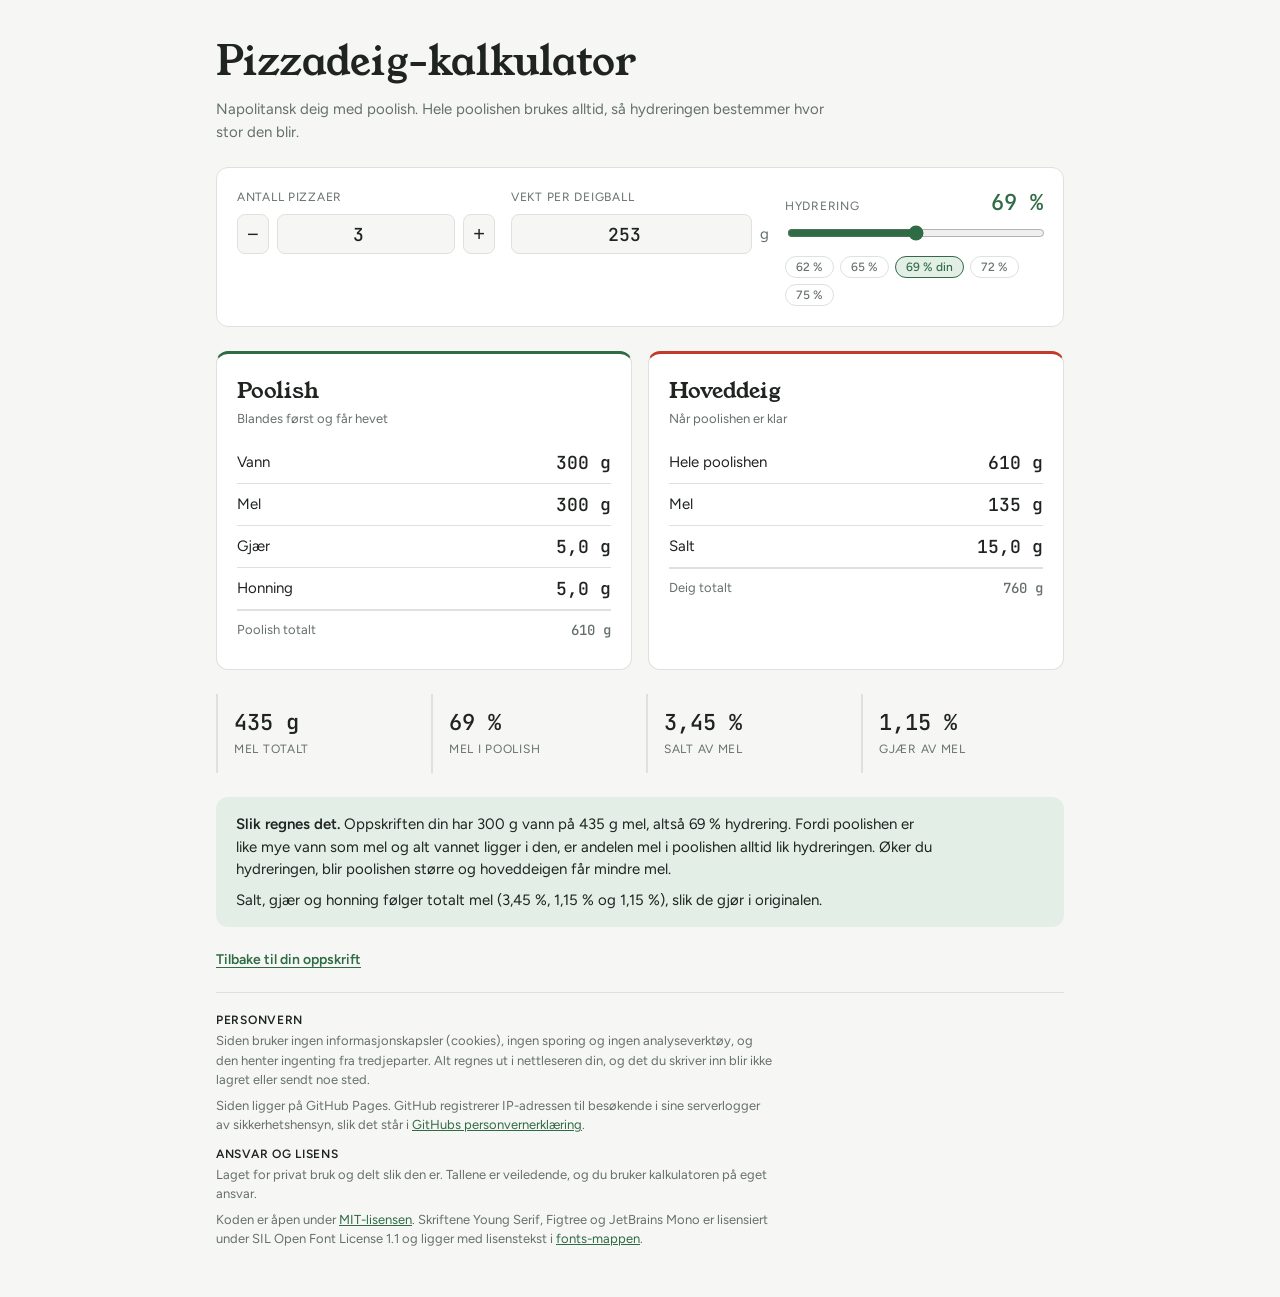
==== index.html @ 4976963e "Pizzadeig-kalkulator for GitHub Pages Co-Authored-By: Claude Opus 5.5 <noreply@anthropic.com> Claude" ====
<!doctype html>
<html lang="no">
<head>
<meta charset="utf-8">
<meta name="viewport" content="width=device-width, initial-scale=1">
<title>Pizzadeig-kalkulator</title>
<meta name="description" content="Skaler napolitansk pizzadeig med poolish etter antall pizzaer, vekt per deigball og hydrering.">
<link rel="icon" href="data:image/svg+xml,%3Csvg xmlns='http://www.w3.org/2000/svg' viewBox='0 0 32 32'%3E%3Ccircle cx='16' cy='16' r='14' fill='%23e8c58a'/%3E%3Ccircle cx='16' cy='16' r='10.5' fill='%23c23b2a'/%3E%3Ccircle cx='12' cy='13' r='2.2' fill='%23f6f1e4'/%3E%3Ccircle cx='20' cy='18' r='2.2' fill='%23f6f1e4'/%3E%3Ccircle cx='14' cy='21' r='1.6' fill='%232f6b45'/%3E%3C/svg%3E">
<style>
@font-face { font-family: "Young Serif"; src: url("fonts/young-serif-latin-400-normal.woff2") format("woff2"); font-weight: 400; font-display: swap; }
@font-face { font-family: "Figtree"; src: url("fonts/figtree-latin-400-normal.woff2") format("woff2"); font-weight: 400; font-display: swap; }
@font-face { font-family: "Figtree"; src: url("fonts/figtree-latin-500-normal.woff2") format("woff2"); font-weight: 500; font-display: swap; }
@font-face { font-family: "Figtree"; src: url("fonts/figtree-latin-600-normal.woff2") format("woff2"); font-weight: 600; font-display: swap; }
@font-face { font-family: "JetBrains Mono"; src: url("fonts/jetbrains-mono-latin-500-normal.woff2") format("woff2"); font-weight: 500; font-display: swap; }
*, *::before, *::after { box-sizing: border-box; }
body { margin: 0; }

/* Layout: kontrollpanel øverst, to "deigbrett" side om side, nøkkeltall under */
:root {
  --bg: #f6f7f4; --surface: #ffffff; --ink: #1f2420; --muted: #66706a;
  --line: #dde2dc; --basil: #2f6b45; --basil-soft: #e3efe6; --tomato: #c23b2a;
  --display: "Young Serif", Georgia, serif;
  --body: "Figtree", system-ui, sans-serif;
  --mono: "JetBrains Mono", ui-monospace, monospace;
}
@media (prefers-color-scheme: dark) { :root:not([data-theme="light"]) {
  --bg: #141815; --surface: #1c211d; --ink: #e9ede8; --muted: #9aa49d;
  --line: #2e3530; --basil: #7cc495; --basil-soft: #1f3327; --tomato: #ef7462; color-scheme: dark } }
:root[data-theme="dark"] {
  --bg: #141815; --surface: #1c211d; --ink: #e9ede8; --muted: #9aa49d;
  --line: #2e3530; --basil: #7cc495; --basil-soft: #1f3327; --tomato: #ef7462; color-scheme: dark }

body { background: var(--bg); color: var(--ink); font-family: var(--body); font-size: 15px; line-height: 1.5; }
.wrap { max-width: 880px; margin: 0 auto; padding-inline: 16px; padding-block: 32px 48px; display: grid; gap: 24px; }
h1 { font-family: var(--display); font-weight: 400; font-size: clamp(28px, 6vw, 40px); margin: 0; text-wrap: balance; }
.lede { color: var(--muted); margin: 6px 0 0; max-width: 62ch; }
.num { font-family: var(--mono); font-variant-numeric: tabular-nums; }

.controls { display: grid; grid-template-columns: repeat(auto-fit, minmax(220px, 1fr)); gap: 16px; background: var(--surface); border: 1px solid var(--line); border-radius: 12px; padding: 20px; }
.ctl label { display: block; font-size: 12px; letter-spacing: .06em; text-transform: uppercase; color: var(--muted); margin-bottom: 8px; }
.stepper { display: flex; align-items: center; gap: 8px; }
.stepper button { width: 40px; height: 40px; border-radius: 8px; border: 1px solid var(--line); background: var(--bg); color: var(--ink); font-size: 20px; cursor: pointer; }
.stepper button:hover { border-color: var(--basil); }
.stepper input, .field input { width: 100%; min-width: 0; height: 40px; border: 1px solid var(--line); border-radius: 8px; background: var(--bg); color: var(--ink); font: 500 18px var(--mono); text-align: center; }
.field { display: flex; align-items: center; gap: 8px; }
.field span { color: var(--muted); }
input[type=range] { width: 100%; accent-color: var(--basil); }
.hyd-row { display: flex; justify-content: space-between; align-items: baseline; }
.hyd-val { font: 500 22px var(--mono); color: var(--basil); }
.presets { display: flex; flex-wrap: wrap; gap: 6px; margin-top: 8px; }
.presets button { border: 1px solid var(--line); background: transparent; color: var(--muted); border-radius: 999px; padding: 3px 10px; font: 500 12px var(--body); cursor: pointer; }
.presets button.on { background: var(--basil-soft); color: var(--basil); border-color: var(--basil); }
button:focus-visible, input:focus-visible { outline: 2px solid var(--basil); outline-offset: 2px; }

.boards { display: grid; grid-template-columns: repeat(auto-fit, minmax(280px, 1fr)); gap: 16px; }
.board { background: var(--surface); border: 1px solid var(--line); border-radius: 12px; padding: 20px; min-width: 0; }
.board h2 { font-family: var(--display); font-weight: 400; font-size: 22px; margin: 0; }
.board .when { color: var(--muted); font-size: 13px; margin: 2px 0 14px; }
.board.main { border-top: 3px solid var(--tomato); }
.board.pool { border-top: 3px solid var(--basil); }
table { width: 100%; border-collapse: collapse; }
td { padding: 9px 0; border-bottom: 1px solid var(--line); }
tr:last-child td { border-bottom: 0; }
td.g { text-align: right; font: 500 18px var(--mono); font-variant-numeric: tabular-nums; }
td.p { text-align: right; color: var(--muted); font: 500 12px var(--mono); width: 64px; }
tr.sum td { border-top: 2px solid var(--line); border-bottom: 0; color: var(--muted); font-size: 13px; }
tr.sum td.g { font-size: 14px; color: var(--muted); }

.stats { display: grid; grid-template-columns: repeat(auto-fit, minmax(150px, 1fr)); gap: 12px; }
.stat { padding: 14px 16px; border-left: 2px solid var(--line); }
.stat b { display: block; font: 500 22px var(--mono); }
.stat span { font-size: 12px; letter-spacing: .06em; text-transform: uppercase; color: var(--muted); }

.note { background: var(--basil-soft); border-radius: 12px; padding: 16px 20px; max-width: none; }
.note p { margin: 0; max-width: 70ch; }
.note p + p { margin-top: 8px; }
.reset { justify-self: start; border: 0; background: none; color: var(--basil); font: 600 14px var(--body); cursor: pointer; padding: 0; text-decoration: underline; text-underline-offset: 3px; }

footer.about { border-top: 1px solid var(--line); padding-top: 20px; color: var(--muted); font-size: 13px; display: grid; gap: 12px; }
footer.about h2 { font: 600 12px var(--body); letter-spacing: .06em; text-transform: uppercase; color: var(--ink); margin: 0 0 4px; }
footer.about p { margin: 0; max-width: 70ch; }
footer.about p + p { margin-top: 6px; }
footer.about a { color: var(--basil); }
</style>
</head>
<body>

<div class="wrap">
  <header>
    <h1>Pizzadeig-kalkulator</h1>
    <p class="lede">Napolitansk deig med poolish. Hele poolishen brukes alltid, så hydreringen bestemmer hvor stor den blir.</p>
  </header>

  <section class="controls" aria-label="Innstillinger">
    <div class="ctl">
      <label for="n">Antall pizzaer</label>
      <div class="stepper">
        <button type="button" id="minus" aria-label="Færre pizzaer">−</button>
        <input id="n" type="number" min="1" max="60" value="3" inputmode="numeric">
        <button type="button" id="plus" aria-label="Flere pizzaer">+</button>
      </div>
    </div>
    <div class="ctl">
      <label for="w">Vekt per deigball</label>
      <div class="field"><input id="w" type="number" min="150" max="400" step="1" value="253" inputmode="numeric"><span>g</span></div>
    </div>
    <div class="ctl">
      <div class="hyd-row"><label for="h">Hydrering</label><span class="hyd-val num" id="hv">69 %</span></div>
      <input id="h" type="range" min="58" max="80" step="0.5" value="69">
      <div class="presets" id="presets">
        <button type="button" data-v="62">62 %</button>
        <button type="button" data-v="65">65 %</button>
        <button type="button" data-v="69">69 % din</button>
        <button type="button" data-v="72">72 %</button>
        <button type="button" data-v="75">75 %</button>
      </div>
    </div>
  </section>

  <section class="boards">
    <article class="board pool">
      <h2>Poolish</h2>
      <p class="when">Blandes først og får hevet</p>
      <table>
        <tr><td>Vann</td><td class="g" id="pw"></td></tr>
        <tr><td>Mel</td><td class="g" id="pf"></td></tr>
        <tr><td>Gjær</td><td class="g" id="py"></td></tr>
        <tr><td>Honning</td><td class="g" id="ph"></td></tr>
        <tr class="sum"><td>Poolish totalt</td><td class="g" id="pt"></td></tr>
      </table>
    </article>
    <article class="board main">
      <h2>Hoveddeig</h2>
      <p class="when">Når poolishen er klar</p>
      <table>
        <tr><td>Hele poolishen</td><td class="g" id="mp"></td></tr>
        <tr><td>Mel</td><td class="g" id="mf"></td></tr>
        <tr><td>Salt</td><td class="g" id="ms"></td></tr>
        <tr class="sum"><td>Deig totalt</td><td class="g" id="mt"></td></tr>
      </table>
    </article>
  </section>

  <section class="stats" aria-label="Nøkkeltall">
    <div class="stat"><b id="sF"></b><span>Mel totalt</span></div>
    <div class="stat"><b id="sP"></b><span>Mel i poolish</span></div>
    <div class="stat"><b id="sS"></b><span>Salt av mel</span></div>
    <div class="stat"><b id="sY"></b><span>Gjær av mel</span></div>
  </section>

  <section class="note">
    <p><strong>Slik regnes det.</strong> Oppskriften din har 300 g vann på 435 g mel, altså 69 % hydrering. Fordi poolishen er like mye vann som mel og alt vannet ligger i den, er andelen mel i poolishen alltid lik hydreringen. Øker du hydreringen, blir poolishen større og hoveddeigen får mindre mel.</p>
    <p>Salt, gjær og honning følger totalt mel (3,45 %, 1,15 % og 1,15 %), slik de gjør i originalen.</p>
  </section>

  <button type="button" class="reset" id="reset">Tilbake til din oppskrift</button>

  <footer class="about">
    <div>
      <h2>Personvern</h2>
      <p>Siden bruker ingen informasjonskapsler (cookies), ingen sporing og ingen analyseverktøy, og den henter ingenting fra tredjeparter. Alt regnes ut i nettleseren din, og det du skriver inn blir ikke lagret eller sendt noe sted.</p>
      <p>Siden ligger på GitHub Pages. GitHub registrerer IP-adressen til besøkende i sine serverlogger av sikkerhetshensyn, slik det står i <a href="https://docs.github.com/en/site-policy/privacy-policies/github-general-privacy-statement" rel="noopener">GitHubs personvernerklæring</a>.</p>
    </div>
    <div>
      <h2>Ansvar og lisens</h2>
      <p>Laget for privat bruk og delt slik den er. Tallene er veiledende, og du bruker kalkulatoren på eget ansvar.</p>
      <p>Koden er åpen under <a href="https://github.com/PederMyhrer/pizzadeig/blob/main/LICENSE" rel="noopener">MIT-lisensen</a>. Skriftene Young Serif, Figtree og JetBrains Mono er lisensiert under SIL Open Font License 1.1 og ligger med lisenstekst i <a href="https://github.com/PederMyhrer/pizzadeig/tree/main/fonts" rel="noopener">fonts-mappen</a>.</p>
    </div>
  </footer>
</div>

<script>
const SALT = 15/435, YEAST = 5/435, HONEY = 5/435;
const BASE_W = 760/3;
const $ = id => document.getElementById(id);
let ballW = BASE_W;

const fmt = g => (g < 20 ? g.toFixed(1).replace('.', ',') : Math.round(g)) + ' g';
const pct = v => (v*100).toFixed(v < 0.1 ? 2 : 0).replace('.', ',') + ' %';

function calc() {
  const n = Math.max(1, Math.min(60, parseInt($('n').value) || 1));
  const h = parseFloat($('h').value) / 100;
  const total = n * ballW;
  const F = total / (1 + h + SALT + YEAST + HONEY);
  const water = h * F;
  const poolFlour = water;            // 1:1 poolish, alt vann i poolishen
  const mainFlour = F - poolFlour;
  const yeast = YEAST * F, honey = HONEY * F, salt = SALT * F;
  const poolTotal = water + poolFlour + yeast + honey;

  $('pw').textContent = fmt(water);
  $('pf').textContent = fmt(poolFlour);
  $('py').textContent = fmt(yeast);
  $('ph').textContent = fmt(honey);
  $('pt').textContent = fmt(poolTotal);
  $('mp').textContent = fmt(poolTotal);
  $('mf').textContent = fmt(mainFlour);
  $('ms').textContent = fmt(salt);
  $('mt').textContent = fmt(poolTotal + mainFlour + salt);

  $('sF').textContent = fmt(F);
  $('sP').textContent = pct(h);
  $('sS').textContent = pct(SALT);
  $('sY').textContent = pct(YEAST);
  $('hv').textContent = String(+$('h').value).replace('.', ',') + ' %';
  document.querySelectorAll('#presets button').forEach(b =>
    b.classList.toggle('on', +b.dataset.v === +$('h').value));
}

$('minus').onclick = () => { $('n').value = Math.max(1, (+$('n').value || 1) - 1); calc(); };
$('plus').onclick = () => { $('n').value = Math.min(60, (+$('n').value || 0) + 1); calc(); };
$('n').oninput = calc;
$('w').oninput = () => { const v = parseFloat($('w').value); if (v > 0) { ballW = v; calc(); } };
$('h').oninput = calc;
document.querySelectorAll('#presets button').forEach(b =>
  b.onclick = () => { $('h').value = b.dataset.v; calc(); });
$('reset').onclick = () => { $('n').value = 3; $('h').value = 69; $('w').value = 253; ballW = BASE_W; calc(); };
calc();
</script>

</body>
</html>
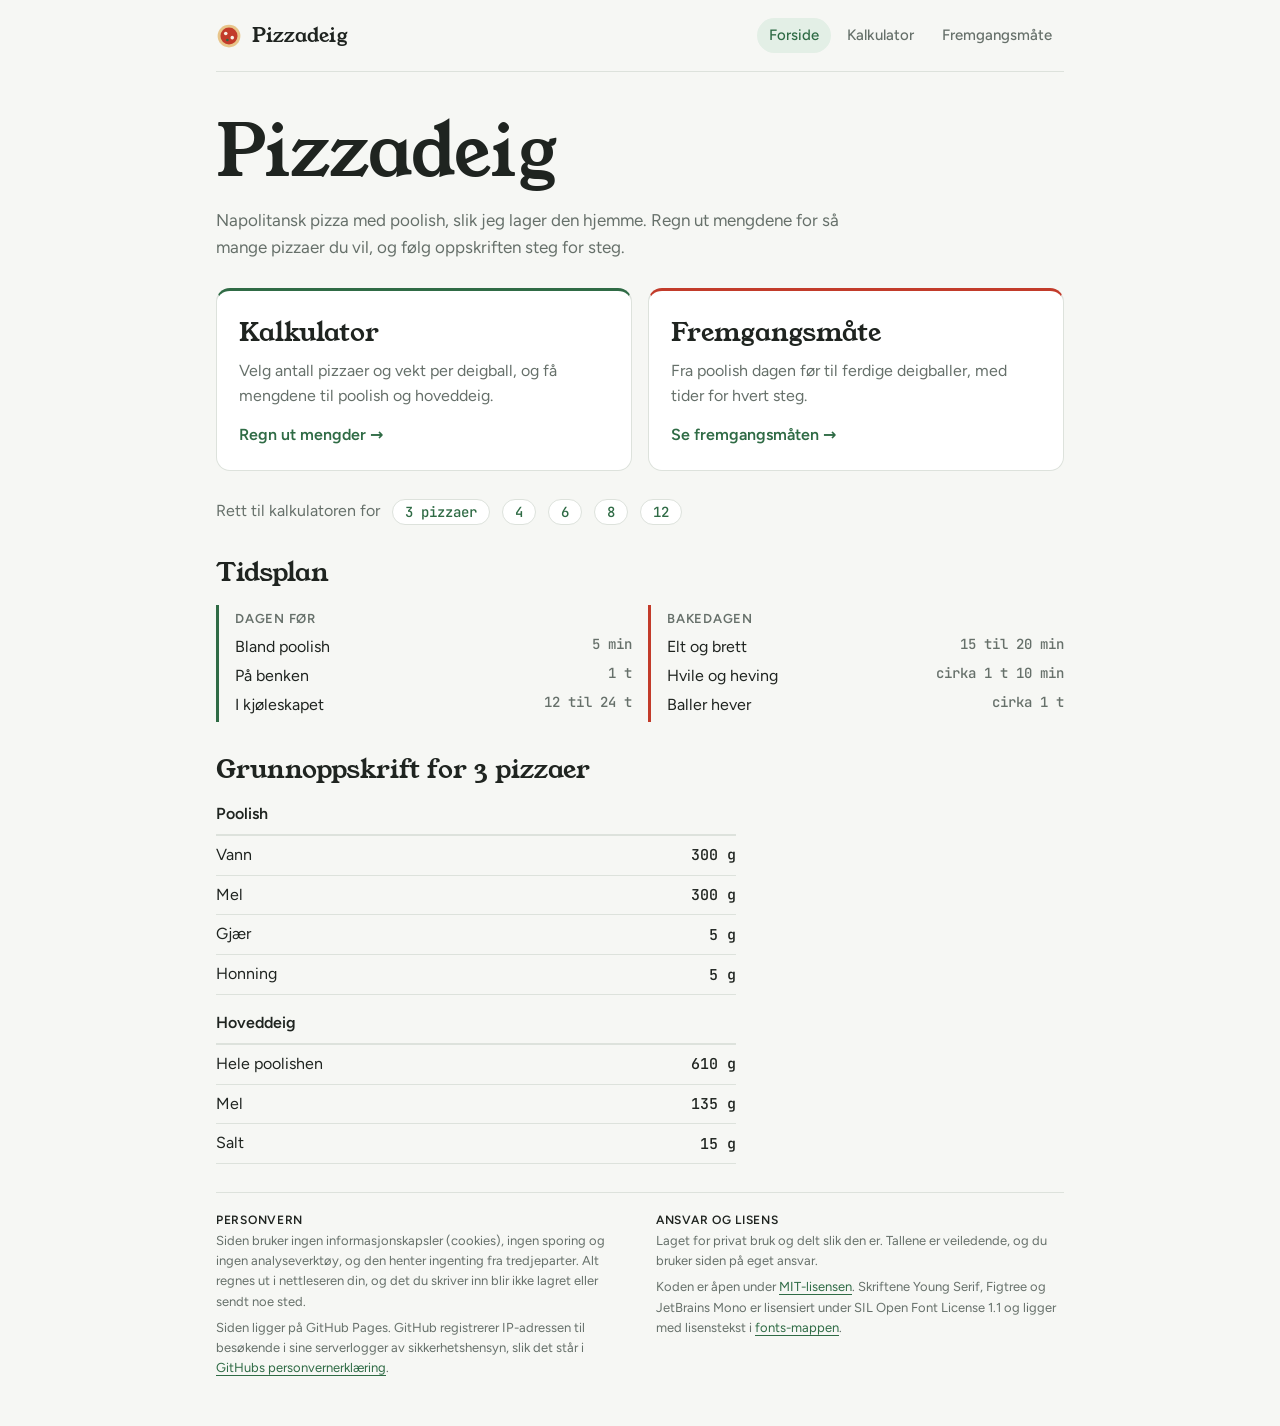
==== commit bffe51b9: "Legg til forside og fremgangsmåte, flytt kalkulatoren til egen side Co-Authored-By: Claude Opus 5.5 " ====
--- a/index.html
+++ b/index.html
@@ -3,157 +3,95 @@
 <head>
 <meta charset="utf-8">
 <meta name="viewport" content="width=device-width, initial-scale=1">
-<title>Pizzadeig-kalkulator</title>
-<meta name="description" content="Skaler napolitansk pizzadeig med poolish etter antall pizzaer, vekt per deigball og hydrering.">
+<title>Pizzadeig</title>
+<meta name="description" content="Napolitansk pizzadeig med poolish: kalkulator og fremgangsmåte.">
 <link rel="icon" href="data:image/svg+xml,%3Csvg xmlns='http://www.w3.org/2000/svg' viewBox='0 0 32 32'%3E%3Ccircle cx='16' cy='16' r='14' fill='%23e8c58a'/%3E%3Ccircle cx='16' cy='16' r='10.5' fill='%23c23b2a'/%3E%3Ccircle cx='12' cy='13' r='2.2' fill='%23f6f1e4'/%3E%3Ccircle cx='20' cy='18' r='2.2' fill='%23f6f1e4'/%3E%3Ccircle cx='14' cy='21' r='1.6' fill='%232f6b45'/%3E%3C/svg%3E">
+<link rel="stylesheet" href="style.css">
 <style>
-@font-face { font-family: "Young Serif"; src: url("fonts/young-serif-latin-400-normal.woff2") format("woff2"); font-weight: 400; font-display: swap; }
-@font-face { font-family: "Figtree"; src: url("fonts/figtree-latin-400-normal.woff2") format("woff2"); font-weight: 400; font-display: swap; }
-@font-face { font-family: "Figtree"; src: url("fonts/figtree-latin-500-normal.woff2") format("woff2"); font-weight: 500; font-display: swap; }
-@font-face { font-family: "Figtree"; src: url("fonts/figtree-latin-600-normal.woff2") format("woff2"); font-weight: 600; font-display: swap; }
-@font-face { font-family: "JetBrains Mono"; src: url("fonts/jetbrains-mono-latin-500-normal.woff2") format("woff2"); font-weight: 500; font-display: swap; }
-*, *::before, *::after { box-sizing: border-box; }
-body { margin: 0; }
-
-/* Layout: kontrollpanel øverst, to "deigbrett" side om side, nøkkeltall under */
-:root {
-  --bg: #f6f7f4; --surface: #ffffff; --ink: #1f2420; --muted: #66706a;
-  --line: #dde2dc; --basil: #2f6b45; --basil-soft: #e3efe6; --tomato: #c23b2a;
-  --display: "Young Serif", Georgia, serif;
-  --body: "Figtree", system-ui, sans-serif;
-  --mono: "JetBrains Mono", ui-monospace, monospace;
-}
-@media (prefers-color-scheme: dark) { :root:not([data-theme="light"]) {
-  --bg: #141815; --surface: #1c211d; --ink: #e9ede8; --muted: #9aa49d;
-  --line: #2e3530; --basil: #7cc495; --basil-soft: #1f3327; --tomato: #ef7462; color-scheme: dark } }
-:root[data-theme="dark"] {
-  --bg: #141815; --surface: #1c211d; --ink: #e9ede8; --muted: #9aa49d;
-  --line: #2e3530; --basil: #7cc495; --basil-soft: #1f3327; --tomato: #ef7462; color-scheme: dark }
-
-body { background: var(--bg); color: var(--ink); font-family: var(--body); font-size: 15px; line-height: 1.5; }
-.wrap { max-width: 880px; margin: 0 auto; padding-inline: 16px; padding-block: 32px 48px; display: grid; gap: 24px; }
-h1 { font-family: var(--display); font-weight: 400; font-size: clamp(28px, 6vw, 40px); margin: 0; text-wrap: balance; }
-.lede { color: var(--muted); margin: 6px 0 0; max-width: 62ch; }
-.num { font-family: var(--mono); font-variant-numeric: tabular-nums; }
-
-.controls { display: grid; grid-template-columns: repeat(auto-fit, minmax(220px, 1fr)); gap: 16px; background: var(--surface); border: 1px solid var(--line); border-radius: 12px; padding: 20px; }
-.ctl label { display: block; font-size: 12px; letter-spacing: .06em; text-transform: uppercase; color: var(--muted); margin-bottom: 8px; }
-.stepper { display: flex; align-items: center; gap: 8px; }
-.stepper button { width: 40px; height: 40px; border-radius: 8px; border: 1px solid var(--line); background: var(--bg); color: var(--ink); font-size: 20px; cursor: pointer; }
-.stepper button:hover { border-color: var(--basil); }
-.stepper input, .field input { width: 100%; min-width: 0; height: 40px; border: 1px solid var(--line); border-radius: 8px; background: var(--bg); color: var(--ink); font: 500 18px var(--mono); text-align: center; }
-.field { display: flex; align-items: center; gap: 8px; }
-.field span { color: var(--muted); }
-input[type=range] { width: 100%; accent-color: var(--basil); }
-.hyd-row { display: flex; justify-content: space-between; align-items: baseline; }
-.hyd-val { font: 500 22px var(--mono); color: var(--basil); }
-.presets { display: flex; flex-wrap: wrap; gap: 6px; margin-top: 8px; }
-.presets button { border: 1px solid var(--line); background: transparent; color: var(--muted); border-radius: 999px; padding: 3px 10px; font: 500 12px var(--body); cursor: pointer; }
-.presets button.on { background: var(--basil-soft); color: var(--basil); border-color: var(--basil); }
-button:focus-visible, input:focus-visible { outline: 2px solid var(--basil); outline-offset: 2px; }
-
-.boards { display: grid; grid-template-columns: repeat(auto-fit, minmax(280px, 1fr)); gap: 16px; }
-.board { background: var(--surface); border: 1px solid var(--line); border-radius: 12px; padding: 20px; min-width: 0; }
-.board h2 { font-family: var(--display); font-weight: 400; font-size: 22px; margin: 0; }
-.board .when { color: var(--muted); font-size: 13px; margin: 2px 0 14px; }
-.board.main { border-top: 3px solid var(--tomato); }
-.board.pool { border-top: 3px solid var(--basil); }
-table { width: 100%; border-collapse: collapse; }
-td { padding: 9px 0; border-bottom: 1px solid var(--line); }
-tr:last-child td { border-bottom: 0; }
-td.g { text-align: right; font: 500 18px var(--mono); font-variant-numeric: tabular-nums; }
-td.p { text-align: right; color: var(--muted); font: 500 12px var(--mono); width: 64px; }
-tr.sum td { border-top: 2px solid var(--line); border-bottom: 0; color: var(--muted); font-size: 13px; }
-tr.sum td.g { font-size: 14px; color: var(--muted); }
-
-.stats { display: grid; grid-template-columns: repeat(auto-fit, minmax(150px, 1fr)); gap: 12px; }
-.stat { padding: 14px 16px; border-left: 2px solid var(--line); }
-.stat b { display: block; font: 500 22px var(--mono); }
-.stat span { font-size: 12px; letter-spacing: .06em; text-transform: uppercase; color: var(--muted); }
-
-.note { background: var(--basil-soft); border-radius: 12px; padding: 16px 20px; max-width: none; }
-.note p { margin: 0; max-width: 70ch; }
-.note p + p { margin-top: 8px; }
-.reset { justify-self: start; border: 0; background: none; color: var(--basil); font: 600 14px var(--body); cursor: pointer; padding: 0; text-decoration: underline; text-underline-offset: 3px; }
-
-footer.about { border-top: 1px solid var(--line); padding-top: 20px; color: var(--muted); font-size: 13px; display: grid; gap: 12px; }
-footer.about h2 { font: 600 12px var(--body); letter-spacing: .06em; text-transform: uppercase; color: var(--ink); margin: 0 0 4px; }
-footer.about p { margin: 0; max-width: 70ch; }
-footer.about p + p { margin-top: 6px; }
-footer.about a { color: var(--basil); }
+.hero { padding-top: 12px; display: grid; gap: 8px; }
+.hero h1 { font-size: clamp(40px, 10vw, 72px); }
+.cards { display: grid; grid-template-columns: repeat(auto-fit, minmax(260px, 1fr)); gap: 16px; }
+.card { display: grid; gap: 6px; align-content: start; background: var(--surface); border: 1px solid var(--line); border-radius: 14px; padding: 22px; text-decoration: none; color: var(--ink); transition: border-color .15s, transform .15s; }
+.card:hover { border-color: var(--basil); transform: translateY(-2px); }
+.card h2 { font-family: var(--display); font-weight: 400; font-size: 26px; margin: 0; }
+.card p { margin: 0; color: var(--muted); }
+.card .go { margin-top: 8px; color: var(--basil); font-weight: 600; }
+.card.calc { border-top: 3px solid var(--basil); }
+.card.steps { border-top: 3px solid var(--tomato); }
+.quick { display: flex; flex-wrap: wrap; align-items: center; gap: 8px 12px; color: var(--muted); }
+.quick a { font: 500 14px var(--mono); border: 1px solid var(--line); border-radius: 999px; padding: 3px 12px; text-decoration: none; background: var(--surface); }
+.quick a:hover { border-color: var(--basil); }
+.section-title { font-family: var(--display); font-weight: 400; font-size: 26px; margin: 0 0 12px; }
+.timeline { display: grid; grid-template-columns: repeat(auto-fit, minmax(240px, 1fr)); gap: 16px; }
+.day { border-left: 3px solid var(--basil); padding: 4px 0 4px 16px; }
+.day.bake { border-color: var(--tomato); }
+.day h3 { margin: 0; font-size: 13px; letter-spacing: .06em; text-transform: uppercase; color: var(--muted); }
+.day ul { margin: 6px 0 0; padding: 0; list-style: none; display: grid; gap: 4px; }
+.day li { display: flex; justify-content: space-between; gap: 12px; }
+.day li span:last-child { font: 500 14px var(--mono); color: var(--muted); white-space: nowrap; }
+.base { width: 100%; max-width: 520px; border-collapse: collapse; }
+.base td { padding: 7px 0; border-bottom: 1px solid var(--line); }
+.base td.g { text-align: right; font: 500 15px var(--mono); }
+.base tr.h td { padding-top: 16px; font-weight: 600; border-bottom: 2px solid var(--line); }
+.base tr.h:first-child td { padding-top: 0; }
+@media (prefers-reduced-motion: reduce) { .card { transition: none; } .card:hover { transform: none; } }
 </style>
 </head>
 <body>
-
 <div class="wrap">
-  <header>
-    <h1>Pizzadeig-kalkulator</h1>
-    <p class="lede">Napolitansk deig med poolish. Hele poolishen brukes alltid, så hydreringen bestemmer hvor stor den blir.</p>
+  <nav class="site-nav" aria-label="Hovedmeny"><a class="brand" href="index.html"><svg viewBox="0 0 32 32" aria-hidden="true"><circle cx="16" cy="16" r="14" fill="#e8c58a"/><circle cx="16" cy="16" r="10.5" fill="#c23b2a"/><circle cx="12" cy="13" r="2.2" fill="#f6f1e4"/><circle cx="20" cy="18" r="2.2" fill="#f6f1e4"/><circle cx="14" cy="21" r="1.6" fill="#2f6b45"/></svg>Pizzadeig</a><ul><li><a href="index.html" aria-current="page">Forside</a></li><li><a href="kalkulator.html">Kalkulator</a></li><li><a href="fremgangsmate.html">Fremgangsmåte</a></li></ul></nav>
+  <header class="hero">
+    <h1>Pizzadeig</h1>
+    <p class="lede">Napolitansk pizza med poolish, slik jeg lager den hjemme. Regn ut mengdene for så mange pizzaer du vil, og følg oppskriften steg for steg.</p>
   </header>
 
-  <section class="controls" aria-label="Innstillinger">
-    <div class="ctl">
-      <label for="n">Antall pizzaer</label>
-      <div class="stepper">
-        <button type="button" id="minus" aria-label="Færre pizzaer">−</button>
-        <input id="n" type="number" min="1" max="60" value="3" inputmode="numeric">
-        <button type="button" id="plus" aria-label="Flere pizzaer">+</button>
-      </div>
-    </div>
-    <div class="ctl">
-      <label for="w">Vekt per deigball</label>
-      <div class="field"><input id="w" type="number" min="150" max="400" step="1" value="253" inputmode="numeric"><span>g</span></div>
-    </div>
-    <div class="ctl">
-      <div class="hyd-row"><label for="h">Hydrering</label><span class="hyd-val num" id="hv">69 %</span></div>
-      <input id="h" type="range" min="58" max="80" step="0.5" value="69">
-      <div class="presets" id="presets">
-        <button type="button" data-v="62">62 %</button>
-        <button type="button" data-v="65">65 %</button>
-        <button type="button" data-v="69">69 % din</button>
-        <button type="button" data-v="72">72 %</button>
-        <button type="button" data-v="75">75 %</button>
-      </div>
+  <section class="cards">
+    <a class="card calc" href="kalkulator.html">
+      <h2>Kalkulator</h2>
+      <p>Velg antall pizzaer og vekt per deigball, og få mengdene til poolish og hoveddeig.</p>
+      <span class="go">Regn ut mengder →</span>
+    </a>
+    <a class="card steps" href="fremgangsmate.html">
+      <h2>Fremgangsmåte</h2>
+      <p>Fra poolish dagen før til ferdige deigballer, med tider for hvert steg.</p>
+      <span class="go">Se fremgangsmåten →</span>
+    </a>
+  </section>
+
+  <div class="quick"><span>Rett til kalkulatoren for</span>
+    <a href="kalkulator.html?n=3">3 pizzaer</a><a href="kalkulator.html?n=4">4</a><a href="kalkulator.html?n=6">6</a><a href="kalkulator.html?n=8">8</a><a href="kalkulator.html?n=12">12</a>
+  </div>
+
+  <section>
+    <h2 class="section-title">Tidsplan</h2>
+    <div class="timeline">
+      <div class="day"><h3>Dagen før</h3><ul>
+        <li><span>Bland poolish</span><span>5 min</span></li>
+        <li><span>På benken</span><span>1 t</span></li>
+        <li><span>I kjøleskapet</span><span>12 til 24 t</span></li>
+      </ul></div>
+      <div class="day bake"><h3>Bakedagen</h3><ul>
+        <li><span>Elt og brett</span><span>15 til 20 min</span></li>
+        <li><span>Hvile og heving</span><span>cirka 1 t 10 min</span></li>
+        <li><span>Baller hever</span><span>cirka 1 t</span></li>
+      </ul></div>
     </div>
   </section>
 
-  <section class="boards">
-    <article class="board pool">
-      <h2>Poolish</h2>
-      <p class="when">Blandes først og får hevet</p>
-      <table>
-        <tr><td>Vann</td><td class="g" id="pw"></td></tr>
-        <tr><td>Mel</td><td class="g" id="pf"></td></tr>
-        <tr><td>Gjær</td><td class="g" id="py"></td></tr>
-        <tr><td>Honning</td><td class="g" id="ph"></td></tr>
-        <tr class="sum"><td>Poolish totalt</td><td class="g" id="pt"></td></tr>
-      </table>
-    </article>
-    <article class="board main">
-      <h2>Hoveddeig</h2>
-      <p class="when">Når poolishen er klar</p>
-      <table>
-        <tr><td>Hele poolishen</td><td class="g" id="mp"></td></tr>
-        <tr><td>Mel</td><td class="g" id="mf"></td></tr>
-        <tr><td>Salt</td><td class="g" id="ms"></td></tr>
-        <tr class="sum"><td>Deig totalt</td><td class="g" id="mt"></td></tr>
-      </table>
-    </article>
+  <section>
+    <h2 class="section-title">Grunnoppskrift for 3 pizzaer</h2>
+    <table class="base">
+      <tr class="h"><td>Poolish</td><td></td></tr>
+      <tr><td>Vann</td><td class="g">300 g</td></tr>
+      <tr><td>Mel</td><td class="g">300 g</td></tr>
+      <tr><td>Gjær</td><td class="g">5 g</td></tr>
+      <tr><td>Honning</td><td class="g">5 g</td></tr>
+      <tr class="h"><td>Hoveddeig</td><td></td></tr>
+      <tr><td>Hele poolishen</td><td class="g">610 g</td></tr>
+      <tr><td>Mel</td><td class="g">135 g</td></tr>
+      <tr><td>Salt</td><td class="g">15 g</td></tr>
+    </table>
   </section>
-
-  <section class="stats" aria-label="Nøkkeltall">
-    <div class="stat"><b id="sF"></b><span>Mel totalt</span></div>
-    <div class="stat"><b id="sP"></b><span>Mel i poolish</span></div>
-    <div class="stat"><b id="sS"></b><span>Salt av mel</span></div>
-    <div class="stat"><b id="sY"></b><span>Gjær av mel</span></div>
-  </section>
-
-  <section class="note">
-    <p><strong>Slik regnes det.</strong> Oppskriften din har 300 g vann på 435 g mel, altså 69 % hydrering. Fordi poolishen er like mye vann som mel og alt vannet ligger i den, er andelen mel i poolishen alltid lik hydreringen. Øker du hydreringen, blir poolishen større og hoveddeigen får mindre mel.</p>
-    <p>Salt, gjær og honning følger totalt mel (3,45 %, 1,15 % og 1,15 %), slik de gjør i originalen.</p>
-  </section>
-
-  <button type="button" class="reset" id="reset">Tilbake til din oppskrift</button>
 
   <footer class="about">
     <div>
@@ -163,61 +101,11 @@
     </div>
     <div>
       <h2>Ansvar og lisens</h2>
-      <p>Laget for privat bruk og delt slik den er. Tallene er veiledende, og du bruker kalkulatoren på eget ansvar.</p>
+      <p>Laget for privat bruk og delt slik den er. Tallene er veiledende, og du bruker siden på eget ansvar.</p>
       <p>Koden er åpen under <a href="https://github.com/PederMyhrer/pizzadeig/blob/main/LICENSE" rel="noopener">MIT-lisensen</a>. Skriftene Young Serif, Figtree og JetBrains Mono er lisensiert under SIL Open Font License 1.1 og ligger med lisenstekst i <a href="https://github.com/PederMyhrer/pizzadeig/tree/main/fonts" rel="noopener">fonts-mappen</a>.</p>
     </div>
   </footer>
 </div>
 
-<script>
-const SALT = 15/435, YEAST = 5/435, HONEY = 5/435;
-const BASE_W = 760/3;
-const $ = id => document.getElementById(id);
-let ballW = BASE_W;
-
-const fmt = g => (g < 20 ? g.toFixed(1).replace('.', ',') : Math.round(g)) + ' g';
-const pct = v => (v*100).toFixed(v < 0.1 ? 2 : 0).replace('.', ',') + ' %';
-
-function calc() {
-  const n = Math.max(1, Math.min(60, parseInt($('n').value) || 1));
-  const h = parseFloat($('h').value) / 100;
-  const total = n * ballW;
-  const F = total / (1 + h + SALT + YEAST + HONEY);
-  const water = h * F;
-  const poolFlour = water;            // 1:1 poolish, alt vann i poolishen
-  const mainFlour = F - poolFlour;
-  const yeast = YEAST * F, honey = HONEY * F, salt = SALT * F;
-  const poolTotal = water + poolFlour + yeast + honey;
-
-  $('pw').textContent = fmt(water);
-  $('pf').textContent = fmt(poolFlour);
-  $('py').textContent = fmt(yeast);
-  $('ph').textContent = fmt(honey);
-  $('pt').textContent = fmt(poolTotal);
-  $('mp').textContent = fmt(poolTotal);
-  $('mf').textContent = fmt(mainFlour);
-  $('ms').textContent = fmt(salt);
-  $('mt').textContent = fmt(poolTotal + mainFlour + salt);
-
-  $('sF').textContent = fmt(F);
-  $('sP').textContent = pct(h);
-  $('sS').textContent = pct(SALT);
-  $('sY').textContent = pct(YEAST);
-  $('hv').textContent = String(+$('h').value).replace('.', ',') + ' %';
-  document.querySelectorAll('#presets button').forEach(b =>
-    b.classList.toggle('on', +b.dataset.v === +$('h').value));
-}
-
-$('minus').onclick = () => { $('n').value = Math.max(1, (+$('n').value || 1) - 1); calc(); };
-$('plus').onclick = () => { $('n').value = Math.min(60, (+$('n').value || 0) + 1); calc(); };
-$('n').oninput = calc;
-$('w').oninput = () => { const v = parseFloat($('w').value); if (v > 0) { ballW = v; calc(); } };
-$('h').oninput = calc;
-document.querySelectorAll('#presets button').forEach(b =>
-  b.onclick = () => { $('h').value = b.dataset.v; calc(); });
-$('reset').onclick = () => { $('n').value = 3; $('h').value = 69; $('w').value = 253; ballW = BASE_W; calc(); };
-calc();
-</script>
-
 </body>
 </html>
--- a/style.css
+++ b/style.css
@@ -0,0 +1,48 @@
+/* Felles stil for alle sider: lokale fonter, fargetokens, meny og bunntekst */
+@font-face { font-family: "Young Serif"; src: url("fonts/young-serif-latin-400-normal.woff2") format("woff2"); font-weight: 400; font-display: swap; }
+@font-face { font-family: "Figtree"; src: url("fonts/figtree-latin-400-normal.woff2") format("woff2"); font-weight: 400; font-display: swap; }
+@font-face { font-family: "Figtree"; src: url("fonts/figtree-latin-500-normal.woff2") format("woff2"); font-weight: 500; font-display: swap; }
+@font-face { font-family: "Figtree"; src: url("fonts/figtree-latin-600-normal.woff2") format("woff2"); font-weight: 600; font-display: swap; }
+@font-face { font-family: "JetBrains Mono"; src: url("fonts/jetbrains-mono-latin-500-normal.woff2") format("woff2"); font-weight: 500; font-display: swap; }
+
+:root {
+  --bg: #f6f7f4; --surface: #ffffff; --ink: #1f2420; --muted: #66706a;
+  --line: #dde2dc; --basil: #2f6b45; --basil-soft: #e3efe6; --tomato: #c23b2a; --tomato-soft: #f7e4e0;
+  --display: "Young Serif", Georgia, serif;
+  --body: "Figtree", system-ui, sans-serif;
+  --mono: "JetBrains Mono", ui-monospace, monospace;
+  color-scheme: light;
+}
+@media (prefers-color-scheme: dark) {
+  :root {
+    --bg: #141815; --surface: #1c211d; --ink: #e9ede8; --muted: #9aa49d;
+    --line: #2e3530; --basil: #7cc495; --basil-soft: #1f3327; --tomato: #ef7462; --tomato-soft: #3a211d;
+    color-scheme: dark;
+  }
+}
+
+*, *::before, *::after { box-sizing: border-box; }
+html { -webkit-text-size-adjust: 100%; }
+body { margin: 0; background: var(--bg); color: var(--ink); font-family: var(--body); font-size: 16px; line-height: 1.55; }
+.wrap { max-width: 880px; margin: 0 auto; padding-inline: 16px; padding-block: 0 48px; display: grid; gap: 28px; }
+h1, h2, h3 { text-wrap: balance; }
+h1 { font-family: var(--display); font-weight: 400; font-size: clamp(30px, 6.5vw, 46px); line-height: 1.1; margin: 0; }
+.lede { color: var(--muted); margin: 8px 0 0; max-width: 60ch; font-size: 17px; }
+.num { font-family: var(--mono); font-variant-numeric: tabular-nums; }
+a { color: var(--basil); text-underline-offset: 3px; }
+a:focus-visible, button:focus-visible, input:focus-visible { outline: 2px solid var(--basil); outline-offset: 2px; }
+
+/* Meny */
+.site-nav { display: flex; flex-wrap: wrap; align-items: center; justify-content: space-between; gap: 8px 20px; padding-block: 18px; border-bottom: 1px solid var(--line); }
+.brand { display: inline-flex; align-items: center; gap: 10px; font-family: var(--display); font-size: 20px; color: var(--ink); text-decoration: none; }
+.brand svg { width: 26px; height: 26px; flex: none; }
+.site-nav ul { display: flex; gap: 4px; list-style: none; margin: 0; padding: 0; }
+.site-nav ul a { display: block; padding: 6px 12px; border-radius: 999px; color: var(--muted); text-decoration: none; font-weight: 500; font-size: 15px; }
+.site-nav ul a:hover { color: var(--ink); background: var(--surface); }
+.site-nav ul a[aria-current="page"] { color: var(--basil); background: var(--basil-soft); }
+
+/* Bunntekst */
+footer.about { border-top: 1px solid var(--line); padding-top: 20px; color: var(--muted); font-size: 13px; display: grid; grid-template-columns: repeat(auto-fit, minmax(260px, 1fr)); gap: 16px 32px; }
+footer.about h2 { font: 600 12px var(--body); letter-spacing: .06em; text-transform: uppercase; color: var(--ink); margin: 0 0 4px; }
+footer.about p { margin: 0; max-width: 70ch; }
+footer.about p + p { margin-top: 6px; }
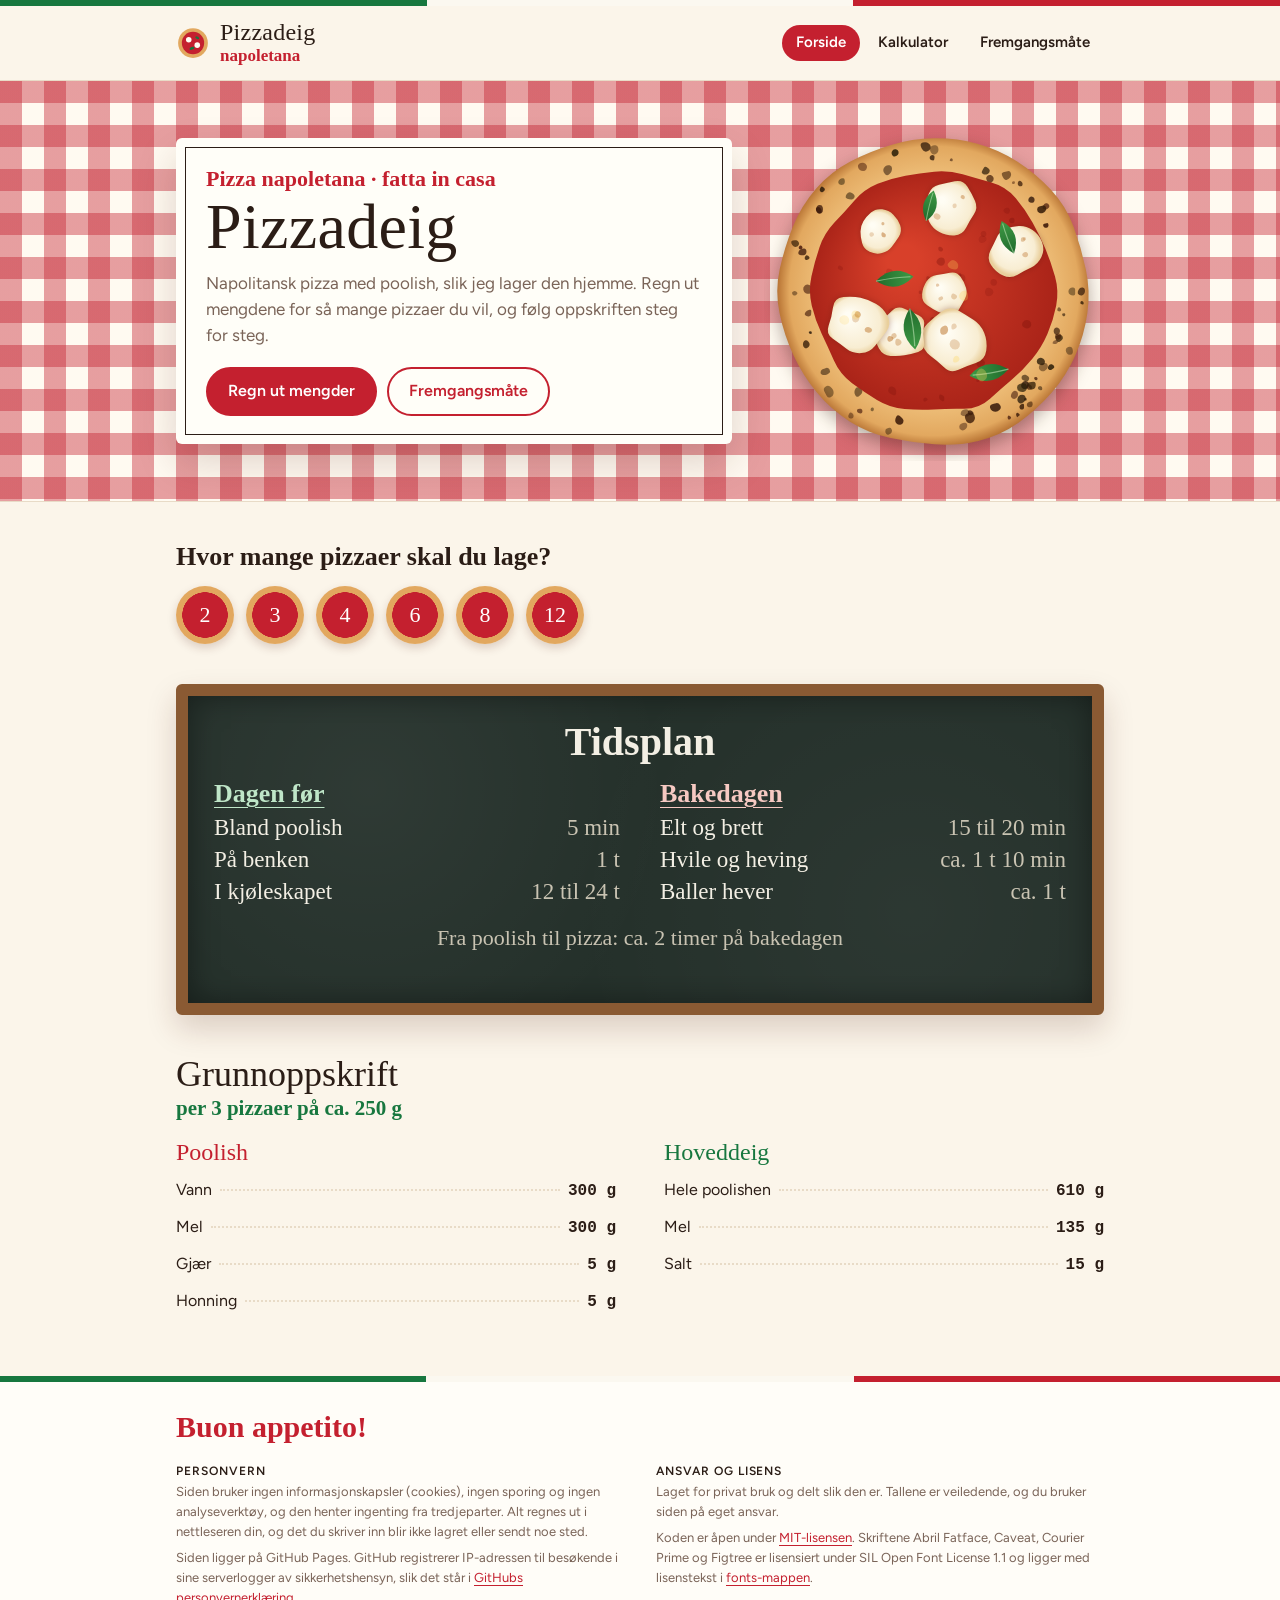
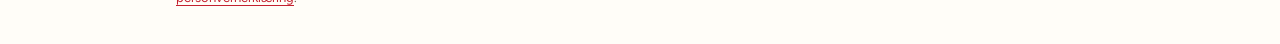
==== commit 6fb96251: "Pizzeria-design: rutete duk, tavle, bestillingslapp og tegnet margherita Co-Authored-By: Claude Opus" ====
--- a/index.html
+++ b/index.html
@@ -5,94 +5,95 @@
 <meta name="viewport" content="width=device-width, initial-scale=1">
 <title>Pizzadeig</title>
 <meta name="description" content="Napolitansk pizzadeig med poolish: kalkulator og fremgangsmåte.">
-<link rel="icon" href="data:image/svg+xml,%3Csvg xmlns='http://www.w3.org/2000/svg' viewBox='0 0 32 32'%3E%3Ccircle cx='16' cy='16' r='14' fill='%23e8c58a'/%3E%3Ccircle cx='16' cy='16' r='10.5' fill='%23c23b2a'/%3E%3Ccircle cx='12' cy='13' r='2.2' fill='%23f6f1e4'/%3E%3Ccircle cx='20' cy='18' r='2.2' fill='%23f6f1e4'/%3E%3Ccircle cx='14' cy='21' r='1.6' fill='%232f6b45'/%3E%3C/svg%3E">
+<meta name="theme-color" content="#c4202f">
+<link rel="icon" href="data:image/svg+xml,%3Csvg xmlns='http://www.w3.org/2000/svg' viewBox='0 0 32 32'%3E%3Ccircle cx='16' cy='16' r='14' fill='%23e2a85f'/%3E%3Ccircle cx='16' cy='16' r='10.5' fill='%23c4202f'/%3E%3Ccircle cx='12' cy='13' r='2.6' fill='%23fffdf4'/%3E%3Ccircle cx='20' cy='18' r='2.6' fill='%23fffdf4'/%3E%3Cellipse cx='15' cy='21' rx='2.4' ry='1.3' fill='%2317773f'/%3E%3C/svg%3E">
 <link rel="stylesheet" href="style.css">
 <style>
-.hero { padding-top: 12px; display: grid; gap: 8px; }
-.hero h1 { font-size: clamp(40px, 10vw, 72px); }
-.cards { display: grid; grid-template-columns: repeat(auto-fit, minmax(260px, 1fr)); gap: 16px; }
-.card { display: grid; gap: 6px; align-content: start; background: var(--surface); border: 1px solid var(--line); border-radius: 14px; padding: 22px; text-decoration: none; color: var(--ink); transition: border-color .15s, transform .15s; }
-.card:hover { border-color: var(--basil); transform: translateY(-2px); }
-.card h2 { font-family: var(--display); font-weight: 400; font-size: 26px; margin: 0; }
-.card p { margin: 0; color: var(--muted); }
-.card .go { margin-top: 8px; color: var(--basil); font-weight: 600; }
-.card.calc { border-top: 3px solid var(--basil); }
-.card.steps { border-top: 3px solid var(--tomato); }
-.quick { display: flex; flex-wrap: wrap; align-items: center; gap: 8px 12px; color: var(--muted); }
-.quick a { font: 500 14px var(--mono); border: 1px solid var(--line); border-radius: 999px; padding: 3px 12px; text-decoration: none; background: var(--surface); }
-.quick a:hover { border-color: var(--basil); }
-.section-title { font-family: var(--display); font-weight: 400; font-size: 26px; margin: 0 0 12px; }
-.timeline { display: grid; grid-template-columns: repeat(auto-fit, minmax(240px, 1fr)); gap: 16px; }
-.day { border-left: 3px solid var(--basil); padding: 4px 0 4px 16px; }
-.day.bake { border-color: var(--tomato); }
-.day h3 { margin: 0; font-size: 13px; letter-spacing: .06em; text-transform: uppercase; color: var(--muted); }
-.day ul { margin: 6px 0 0; padding: 0; list-style: none; display: grid; gap: 4px; }
-.day li { display: flex; justify-content: space-between; gap: 12px; }
-.day li span:last-child { font: 500 14px var(--mono); color: var(--muted); white-space: nowrap; }
-.base { width: 100%; max-width: 520px; border-collapse: collapse; }
-.base td { padding: 7px 0; border-bottom: 1px solid var(--line); }
-.base td.g { text-align: right; font: 500 15px var(--mono); }
-.base tr.h td { padding-top: 16px; font-weight: 600; border-bottom: 2px solid var(--line); }
-.base tr.h:first-child td { padding-top: 0; }
-@media (prefers-reduced-motion: reduce) { .card { transition: none; } .card:hover { transform: none; } }
+.btns { display: flex; flex-wrap: wrap; gap: 10px; margin-top: 18px; }
+.btn { display: inline-block; padding: 10px 20px; border-radius: 999px; font-weight: 600; text-decoration: none; border: 2px solid var(--red); }
+.btn.solid { background: var(--red); color: #fff; }
+.btn.solid:hover { filter: brightness(1.08); }
+.btn.ghost { color: var(--red); }
+.btn.ghost:hover { background: var(--red-soft); }
+
+.howmany { display: grid; gap: 14px; justify-items: start; }
+.howmany p { margin: 0; font: 700 26px var(--hand); color: var(--ink); }
+.tokens { display: flex; flex-wrap: wrap; gap: 12px; }
+.tokens a { width: 58px; height: 58px; border-radius: 50%; display: grid; place-items: center; text-decoration: none; color: #fff; font: 400 22px var(--display);
+  background: radial-gradient(circle at 50% 50%, #c4202f 0 55%, #e2a85f 56% 100%); box-shadow: 0 4px 10px var(--plate-shadow); transition: transform .15s; }
+.tokens a:hover { transform: rotate(-12deg) scale(1.06); }
+.board { background: var(--chalk-bg); background-image: radial-gradient(circle at 20% 30%, rgba(255,255,255,.05), transparent 40%), radial-gradient(circle at 80% 70%, rgba(255,255,255,.04), transparent 45%);
+  border: 12px solid var(--wood); border-radius: 6px; box-shadow: inset 0 0 30px rgba(0,0,0,.4), 0 14px 30px var(--plate-shadow); padding: 22px 26px 26px; color: var(--chalk); font-family: var(--hand); }
+.board h2 { font: 700 40px var(--hand); margin: 0 0 6px; text-align: center; }
+.board .cols { display: grid; grid-template-columns: repeat(auto-fit, minmax(230px, 1fr)); gap: 12px 40px; }
+.board h3 { font: 700 26px var(--hand); margin: 8px 0 4px; color: #f6c9c2; text-decoration: underline; text-decoration-thickness: 1px; text-underline-offset: 5px; }
+.board .cols > div:first-child h3 { color: #bfe6c8; }
+.board ul { list-style: none; margin: 0; padding: 0; display: grid; gap: 2px; font-size: 23px; line-height: 1.3; }
+.board li { display: flex; justify-content: space-between; gap: 12px; }
+.board li span:last-child { color: var(--chalk-dim); white-space: nowrap; }
+.board .total { margin-top: 14px; text-align: center; font-size: 22px; color: var(--chalk-dim); }
+.menu { display: grid; gap: 18px; }
+.menu-cols { display: grid; grid-template-columns: repeat(auto-fit, minmax(260px, 1fr)); gap: 12px 48px; }
+.menu-cols h3 { font: 400 24px var(--display); margin: 0 0 6px; color: var(--red); }
+.menu-cols .cols-b h3 { color: var(--green); }
+.dish { display: flex; align-items: baseline; gap: 8px; padding: 6px 0; }
+.dish span:first-child { white-space: nowrap; }
+.dish i { flex: 1; border-bottom: 2px dotted var(--line); transform: translateY(-4px); }
+.dish b { font: 700 16px var(--type); white-space: nowrap; }
+@media (prefers-reduced-motion: reduce) { .tokens a { transition: none; } .tokens a:hover { transform: none; } }
 </style>
 </head>
 <body>
-<div class="wrap">
-  <nav class="site-nav" aria-label="Hovedmeny"><a class="brand" href="index.html"><svg viewBox="0 0 32 32" aria-hidden="true"><circle cx="16" cy="16" r="14" fill="#e8c58a"/><circle cx="16" cy="16" r="10.5" fill="#c23b2a"/><circle cx="12" cy="13" r="2.2" fill="#f6f1e4"/><circle cx="20" cy="18" r="2.2" fill="#f6f1e4"/><circle cx="14" cy="21" r="1.6" fill="#2f6b45"/></svg>Pizzadeig</a><ul><li><a href="index.html" aria-current="page">Forside</a></li><li><a href="kalkulator.html">Kalkulator</a></li><li><a href="fremgangsmate.html">Fremgangsmåte</a></li></ul></nav>
-  <header class="hero">
-    <h1>Pizzadeig</h1>
-    <p class="lede">Napolitansk pizza med poolish, slik jeg lager den hjemme. Regn ut mengdene for så mange pizzaer du vil, og følg oppskriften steg for steg.</p>
-  </header>
-
-  <section class="cards">
-    <a class="card calc" href="kalkulator.html">
-      <h2>Kalkulator</h2>
-      <p>Velg antall pizzaer og vekt per deigball, og få mengdene til poolish og hoveddeig.</p>
-      <span class="go">Regn ut mengder →</span>
-    </a>
-    <a class="card steps" href="fremgangsmate.html">
-      <h2>Fremgangsmåte</h2>
-      <p>Fra poolish dagen før til ferdige deigballer, med tider for hvert steg.</p>
-      <span class="go">Se fremgangsmåten →</span>
-    </a>
+<div class="tricolore"></div>
+<div class="wrap"><nav class="site-nav" aria-label="Hovedmeny"><a class="brand" href="index.html"><svg viewBox="0 0 32 32" aria-hidden="true"><circle cx="16" cy="16" r="14" fill="#e2a85f"/><circle cx="16" cy="16" r="10.5" fill="#c4202f"/><circle cx="12" cy="13" r="2.6" fill="#fffdf4"/><circle cx="20" cy="18" r="2.6" fill="#fffdf4"/><ellipse cx="15" cy="21" rx="2.4" ry="1.3" fill="#17773f" transform="rotate(-20 15 21)"/><ellipse cx="20" cy="11" rx="2" ry="1.1" fill="#17773f" transform="rotate(30 20 11)"/></svg><span><b>Pizzadeig</b><i>napoletana</i></span></a><ul><li><a href="index.html" aria-current="page">Forside</a></li><li><a href="kalkulator.html">Kalkulator</a></li><li><a href="fremgangsmate.html">Fremgangsmåte</a></li></ul></nav></div>
+<header class="cloth"><div class="wrap">
+  <div class="menu-card"><p class="eyebrow">Pizza napoletana · fatta in casa</p><h1>Pizzadeig</h1><p class="lede">Napolitansk pizza med poolish, slik jeg lager den hjemme. Regn ut mengdene for så mange pizzaer du vil, og følg oppskriften steg for steg.</p><div class="btns"><a class="btn solid" href="kalkulator.html">Regn ut mengder</a><a class="btn ghost" href="fremgangsmate.html">Fremgangsmåte</a></div></div>
+  <canvas class="pizza" data-seed="11" role="img" aria-label="Tegning av en margherita"></canvas>
+</div></header>
+<main class="wrap content">
+  <section class="howmany">
+    <p>Hvor mange pizzaer skal du lage?</p>
+    <div class="tokens">
+      <a href="kalkulator.html?n=2" aria-label="2 pizzaer">2</a><a href="kalkulator.html?n=3" aria-label="3 pizzaer">3</a><a href="kalkulator.html?n=4" aria-label="4 pizzaer">4</a><a href="kalkulator.html?n=6" aria-label="6 pizzaer">6</a><a href="kalkulator.html?n=8" aria-label="8 pizzaer">8</a><a href="kalkulator.html?n=12" aria-label="12 pizzaer">12</a>
+    </div>
   </section>
 
-  <div class="quick"><span>Rett til kalkulatoren for</span>
-    <a href="kalkulator.html?n=3">3 pizzaer</a><a href="kalkulator.html?n=4">4</a><a href="kalkulator.html?n=6">6</a><a href="kalkulator.html?n=8">8</a><a href="kalkulator.html?n=12">12</a>
-  </div>
-
-  <section>
-    <h2 class="section-title">Tidsplan</h2>
-    <div class="timeline">
-      <div class="day"><h3>Dagen før</h3><ul>
+  <section class="board" aria-label="Tidsplan">
+    <h2>Tidsplan</h2>
+    <div class="cols">
+      <div><h3>Dagen før</h3><ul>
         <li><span>Bland poolish</span><span>5 min</span></li>
         <li><span>På benken</span><span>1 t</span></li>
         <li><span>I kjøleskapet</span><span>12 til 24 t</span></li>
       </ul></div>
-      <div class="day bake"><h3>Bakedagen</h3><ul>
+      <div><h3>Bakedagen</h3><ul>
         <li><span>Elt og brett</span><span>15 til 20 min</span></li>
-        <li><span>Hvile og heving</span><span>cirka 1 t 10 min</span></li>
-        <li><span>Baller hever</span><span>cirka 1 t</span></li>
+        <li><span>Hvile og heving</span><span>ca. 1 t 10 min</span></li>
+        <li><span>Baller hever</span><span>ca. 1 t</span></li>
       </ul></div>
     </div>
+    <p class="total">Fra poolish til pizza: ca. 2 timer på bakedagen</p>
   </section>
 
-  <section>
-    <h2 class="section-title">Grunnoppskrift for 3 pizzaer</h2>
-    <table class="base">
-      <tr class="h"><td>Poolish</td><td></td></tr>
-      <tr><td>Vann</td><td class="g">300 g</td></tr>
-      <tr><td>Mel</td><td class="g">300 g</td></tr>
-      <tr><td>Gjær</td><td class="g">5 g</td></tr>
-      <tr><td>Honning</td><td class="g">5 g</td></tr>
-      <tr class="h"><td>Hoveddeig</td><td></td></tr>
-      <tr><td>Hele poolishen</td><td class="g">610 g</td></tr>
-      <tr><td>Mel</td><td class="g">135 g</td></tr>
-      <tr><td>Salt</td><td class="g">15 g</td></tr>
-    </table>
+  <section class="menu">
+    <h2 class="section-title">Grunnoppskrift<small>per 3 pizzaer på ca. 250 g</small></h2>
+    <div class="menu-cols">
+      <div><h3>Poolish</h3>
+        <div class="dish"><span>Vann</span><i></i><b>300 g</b></div>
+        <div class="dish"><span>Mel</span><i></i><b>300 g</b></div>
+        <div class="dish"><span>Gjær</span><i></i><b>5 g</b></div>
+        <div class="dish"><span>Honning</span><i></i><b>5 g</b></div>
+      </div>
+      <div class="cols-b"><h3>Hoveddeig</h3>
+        <div class="dish"><span>Hele poolishen</span><i></i><b>610 g</b></div>
+        <div class="dish"><span>Mel</span><i></i><b>135 g</b></div>
+        <div class="dish"><span>Salt</span><i></i><b>15 g</b></div>
+      </div>
+    </div>
   </section>
-
+</main>
+<div class="site-foot"><div class="wrap">
+  <p class="ciao">Buon appetito!</p>
   <footer class="about">
     <div>
       <h2>Personvern</h2>
@@ -102,10 +103,11 @@
     <div>
       <h2>Ansvar og lisens</h2>
       <p>Laget for privat bruk og delt slik den er. Tallene er veiledende, og du bruker siden på eget ansvar.</p>
-      <p>Koden er åpen under <a href="https://github.com/PederMyhrer/pizzadeig/blob/main/LICENSE" rel="noopener">MIT-lisensen</a>. Skriftene Young Serif, Figtree og JetBrains Mono er lisensiert under SIL Open Font License 1.1 og ligger med lisenstekst i <a href="https://github.com/PederMyhrer/pizzadeig/tree/main/fonts" rel="noopener">fonts-mappen</a>.</p>
+      <p>Koden er åpen under <a href="https://github.com/PederMyhrer/pizzadeig/blob/main/LICENSE" rel="noopener">MIT-lisensen</a>. Skriftene Abril Fatface, Caveat, Courier Prime og Figtree er lisensiert under SIL Open Font License 1.1 og ligger med lisenstekst i <a href="https://github.com/PederMyhrer/pizzadeig/tree/main/fonts" rel="noopener">fonts-mappen</a>.</p>
     </div>
   </footer>
-</div>
+</div></div>
+<script src="pizza.js"></script>
 
 </body>
 </html>
--- a/style.css
+++ b/style.css
@@ -1,22 +1,30 @@
-/* Felles stil for alle sider: lokale fonter, fargetokens, meny og bunntekst */
-@font-face { font-family: "Young Serif"; src: url("fonts/young-serif-latin-400-normal.woff2") format("woff2"); font-weight: 400; font-display: swap; }
+/* Pizzeria-stil: rutete duk, flaggstripe, plakattypografi, tavle og bestillingslapp */
+@font-face { font-family: "Abril Fatface"; src: url("fonts/abril-fatface-latin-400-normal.woff2") format("woff2"); font-weight: 400; font-display: swap; }
+@font-face { font-family: "Caveat"; src: url("fonts/caveat-latin-500-normal.woff2") format("woff2"); font-weight: 500; font-display: swap; }
+@font-face { font-family: "Caveat"; src: url("fonts/caveat-latin-700-normal.woff2") format("woff2"); font-weight: 700; font-display: swap; }
+@font-face { font-family: "Courier Prime"; src: url("fonts/courier-prime-latin-400-normal.woff2") format("woff2"); font-weight: 400; font-display: swap; }
+@font-face { font-family: "Courier Prime"; src: url("fonts/courier-prime-latin-700-normal.woff2") format("woff2"); font-weight: 700; font-display: swap; }
 @font-face { font-family: "Figtree"; src: url("fonts/figtree-latin-400-normal.woff2") format("woff2"); font-weight: 400; font-display: swap; }
 @font-face { font-family: "Figtree"; src: url("fonts/figtree-latin-500-normal.woff2") format("woff2"); font-weight: 500; font-display: swap; }
 @font-face { font-family: "Figtree"; src: url("fonts/figtree-latin-600-normal.woff2") format("woff2"); font-weight: 600; font-display: swap; }
-@font-face { font-family: "JetBrains Mono"; src: url("fonts/jetbrains-mono-latin-500-normal.woff2") format("woff2"); font-weight: 500; font-display: swap; }
 
 :root {
-  --bg: #f6f7f4; --surface: #ffffff; --ink: #1f2420; --muted: #66706a;
-  --line: #dde2dc; --basil: #2f6b45; --basil-soft: #e3efe6; --tomato: #c23b2a; --tomato-soft: #f7e4e0;
-  --display: "Young Serif", Georgia, serif;
+  --bg: #fbf5ea; --surface: #fffdf8; --ink: #2b1d16; --muted: #7a6458; --line: #e8dbc7;
+  --red: #c4202f; --red-soft: #f8e1dc; --green: #17773f; --green-soft: #e1efe2;
+  --paper: #fffef8; --cloth: #fffaf1; --check: rgba(196, 32, 47, .42); --plate-shadow: rgba(80, 30, 15, .18);
+  --chalk-bg: #24302a; --chalk: #f3efe4; --chalk-dim: #c9c3b2; --wood: #8a5a33;
+  --display: "Abril Fatface", "Didot", Georgia, serif;
+  --hand: "Caveat", "Segoe Print", cursive;
   --body: "Figtree", system-ui, sans-serif;
-  --mono: "JetBrains Mono", ui-monospace, monospace;
+  --type: "Courier Prime", "Courier New", monospace;
   color-scheme: light;
 }
 @media (prefers-color-scheme: dark) {
   :root {
-    --bg: #141815; --surface: #1c211d; --ink: #e9ede8; --muted: #9aa49d;
-    --line: #2e3530; --basil: #7cc495; --basil-soft: #1f3327; --tomato: #ef7462; --tomato-soft: #3a211d;
+    --bg: #18110e; --surface: #221915; --ink: #f3e9dc; --muted: #b7a493; --line: #3a2c24;
+    --red: #ec5a4f; --red-soft: #3b1f1b; --green: #6cc28a; --green-soft: #1d2e22;
+    --paper: #2a201b; --cloth: #231915; --check: rgba(190, 40, 45, .38); --plate-shadow: rgba(0, 0, 0, .45);
+    --chalk-bg: #1c2621; --wood: #6b4527;
     color-scheme: dark;
   }
 }
@@ -24,25 +32,55 @@
 *, *::before, *::after { box-sizing: border-box; }
 html { -webkit-text-size-adjust: 100%; }
 body { margin: 0; background: var(--bg); color: var(--ink); font-family: var(--body); font-size: 16px; line-height: 1.55; }
-.wrap { max-width: 880px; margin: 0 auto; padding-inline: 16px; padding-block: 0 48px; display: grid; gap: 28px; }
 h1, h2, h3 { text-wrap: balance; }
-h1 { font-family: var(--display); font-weight: 400; font-size: clamp(30px, 6.5vw, 46px); line-height: 1.1; margin: 0; }
-.lede { color: var(--muted); margin: 8px 0 0; max-width: 60ch; font-size: 17px; }
-.num { font-family: var(--mono); font-variant-numeric: tabular-nums; }
-a { color: var(--basil); text-underline-offset: 3px; }
-a:focus-visible, button:focus-visible, input:focus-visible { outline: 2px solid var(--basil); outline-offset: 2px; }
+a { color: var(--red); text-underline-offset: 3px; }
+a:focus-visible, button:focus-visible, input:focus-visible { outline: 2px solid var(--red); outline-offset: 2px; }
+.wrap { max-width: 960px; margin: 0 auto; padding-inline: 16px; }
+.content { display: grid; gap: 40px; padding-block: 40px 56px; }
+
+/* Flaggstripe */
+.tricolore { height: 6px; background: linear-gradient(90deg, #17773f 0 33.33%, #fbf8f0 33.33% 66.66%, #c4202f 66.66%); }
 
 /* Meny */
-.site-nav { display: flex; flex-wrap: wrap; align-items: center; justify-content: space-between; gap: 8px 20px; padding-block: 18px; border-bottom: 1px solid var(--line); }
-.brand { display: inline-flex; align-items: center; gap: 10px; font-family: var(--display); font-size: 20px; color: var(--ink); text-decoration: none; }
-.brand svg { width: 26px; height: 26px; flex: none; }
-.site-nav ul { display: flex; gap: 4px; list-style: none; margin: 0; padding: 0; }
-.site-nav ul a { display: block; padding: 6px 12px; border-radius: 999px; color: var(--muted); text-decoration: none; font-weight: 500; font-size: 15px; }
-.site-nav ul a:hover { color: var(--ink); background: var(--surface); }
-.site-nav ul a[aria-current="page"] { color: var(--basil); background: var(--basil-soft); }
+.site-nav { display: flex; flex-wrap: wrap; align-items: center; justify-content: space-between; gap: 8px 20px; padding-block: 14px; }
+.brand { display: inline-flex; align-items: center; gap: 10px; color: var(--ink); text-decoration: none; line-height: 1; }
+.brand svg { width: 34px; height: 34px; flex: none; }
+.brand b { font-family: var(--display); font-weight: 400; font-size: 24px; letter-spacing: .01em; }
+.brand i { display: block; font: 700 17px var(--hand); color: var(--red); font-style: normal; margin-top: 2px; }
+.site-nav ul { display: flex; flex-wrap: wrap; gap: 4px; list-style: none; margin: 0; padding: 0; }
+.site-nav ul a { display: block; padding: 6px 14px; border-radius: 999px; color: var(--ink); text-decoration: none; font-weight: 600; font-size: 15px; }
+.site-nav ul a:hover { background: var(--red-soft); }
+.site-nav ul a[aria-current="page"] { background: var(--red); color: #fff; }
+
+/* Rutete duk med tallerken */
+.cloth { background-color: var(--cloth);
+  background-image:
+    linear-gradient(90deg, var(--check) 50%, transparent 50%),
+    linear-gradient(var(--check) 50%, transparent 50%);
+  background-size: 44px 44px; border-block: 1px solid var(--line); }
+.cloth .wrap { padding-block: 40px; display: grid; grid-template-columns: minmax(0, 1fr) auto; align-items: center; gap: 24px 32px; }
+.menu-card { background: var(--paper); border-radius: 6px; padding: 28px 30px; box-shadow: 0 18px 40px var(--plate-shadow); position: relative; outline: 1px solid var(--ink); outline-offset: -10px; min-width: 0; }
+.menu-card .eyebrow { font: 700 22px var(--hand); color: var(--red); margin: 0; }
+.menu-card h1 { font-family: var(--display); font-weight: 400; font-size: clamp(38px, 8vw, 64px); line-height: 1.02; margin: 2px 0 10px; letter-spacing: .005em; }
+.menu-card .lede { margin: 0; color: var(--muted); max-width: 52ch; font-size: 17px; }
+canvas.pizza { display: block; width: min(340px, 78vw); aspect-ratio: 1; max-width: 100%; }
+.cloth.small .wrap { padding-block: 28px; }
+.cloth.small canvas.pizza { width: 150px; }
+@media (max-width: 680px) {
+  .cloth .wrap { grid-template-columns: 1fr; justify-items: center; }
+  .cloth.small canvas.pizza { display: none; }
+  .menu-card { padding: 24px 22px; }
+}
+
+/* Seksjonstitler */
+.section-title { font-family: var(--display); font-weight: 400; font-size: clamp(28px, 5vw, 36px); margin: 0; line-height: 1.1; }
+.section-title small { display: block; font: 700 21px var(--hand); color: var(--green); margin-top: 2px; }
 
 /* Bunntekst */
-footer.about { border-top: 1px solid var(--line); padding-top: 20px; color: var(--muted); font-size: 13px; display: grid; grid-template-columns: repeat(auto-fit, minmax(260px, 1fr)); gap: 16px 32px; }
-footer.about h2 { font: 600 12px var(--body); letter-spacing: .06em; text-transform: uppercase; color: var(--ink); margin: 0 0 4px; }
+.site-foot { border-top: 6px solid transparent; border-image: linear-gradient(90deg, #17773f 0 33.33%, #fbf8f0 33.33% 66.66%, #c4202f 66.66%) 1; background: var(--surface); }
+.site-foot .wrap { padding-block: 28px 36px; display: grid; gap: 20px; }
+.ciao { font: 700 30px var(--hand); color: var(--red); margin: 0; }
+footer.about { color: var(--muted); font-size: 13px; display: grid; grid-template-columns: repeat(auto-fit, minmax(260px, 1fr)); gap: 16px 32px; }
+footer.about h2 { font: 600 12px var(--body); letter-spacing: .08em; text-transform: uppercase; color: var(--ink); margin: 0 0 4px; }
 footer.about p { margin: 0; max-width: 70ch; }
 footer.about p + p { margin-top: 6px; }
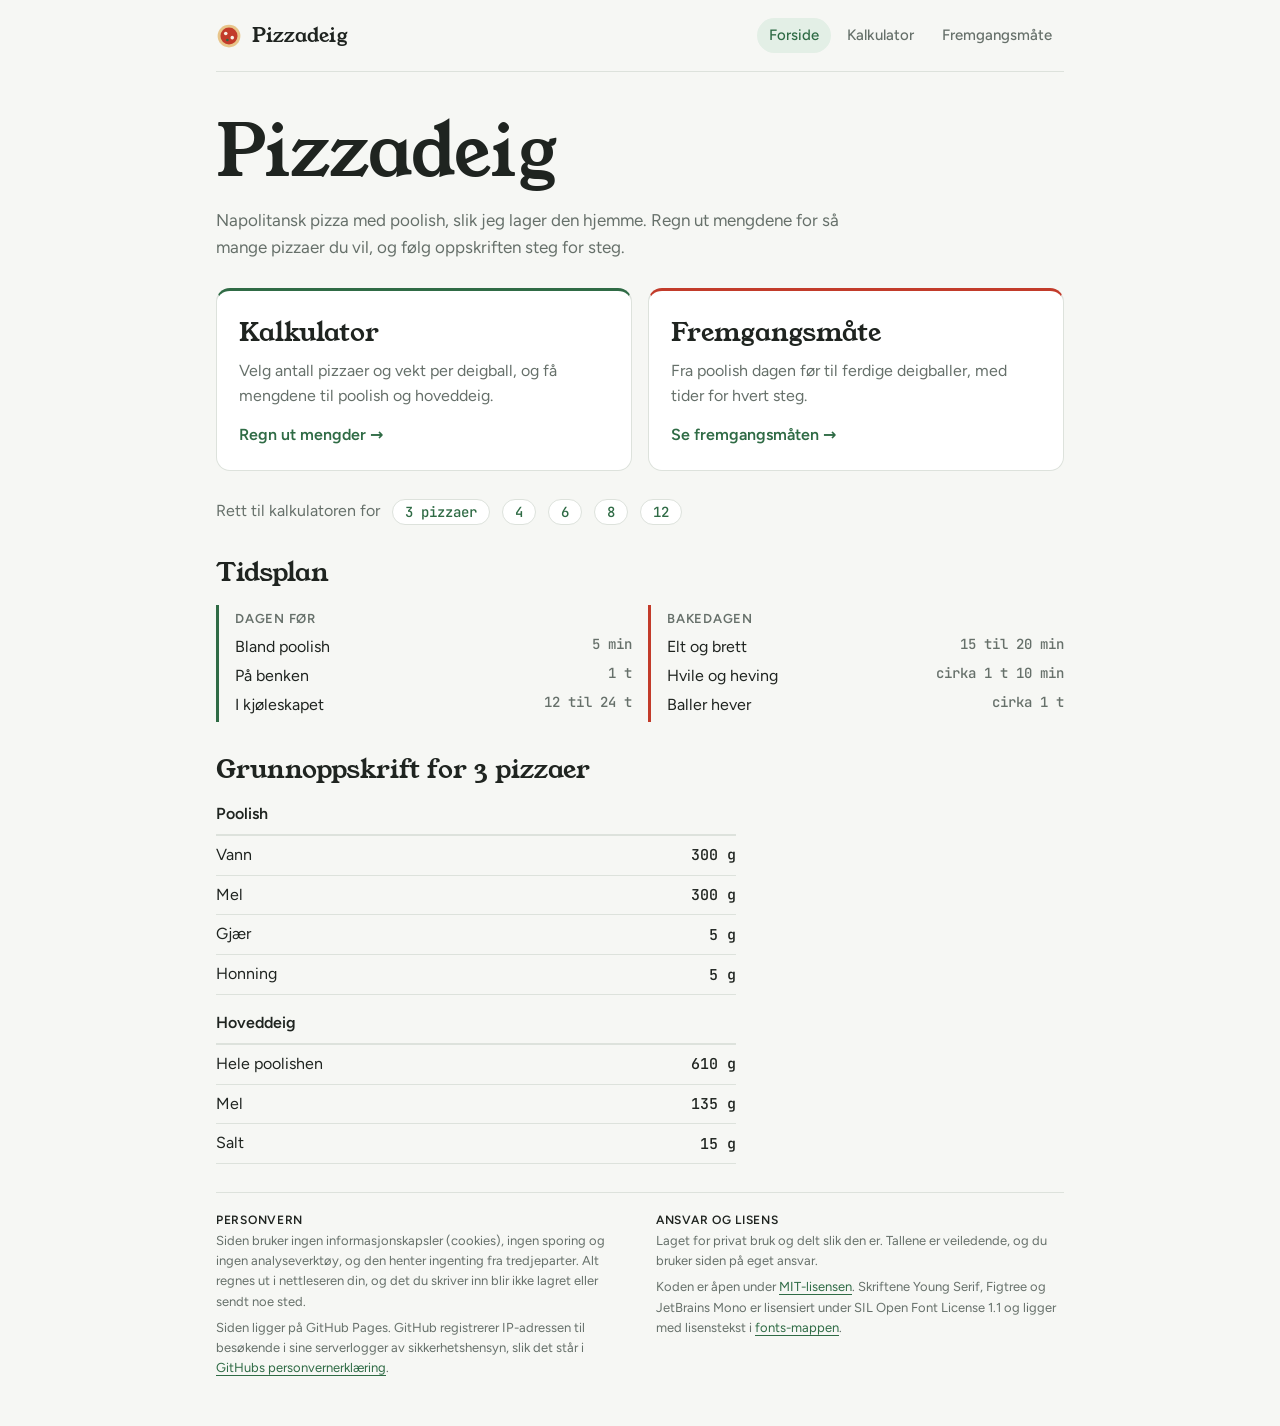
==== commit 7440d2d7: "Tilbake til forrige design This reverts commit 6fb9625.  Co-Authored-By: Claude Opus 5.5 <noreply@an" ====
--- a/index.html
+++ b/index.html
@@ -5,95 +5,94 @@
 <meta name="viewport" content="width=device-width, initial-scale=1">
 <title>Pizzadeig</title>
 <meta name="description" content="Napolitansk pizzadeig med poolish: kalkulator og fremgangsmåte.">
-<meta name="theme-color" content="#c4202f">
-<link rel="icon" href="data:image/svg+xml,%3Csvg xmlns='http://www.w3.org/2000/svg' viewBox='0 0 32 32'%3E%3Ccircle cx='16' cy='16' r='14' fill='%23e2a85f'/%3E%3Ccircle cx='16' cy='16' r='10.5' fill='%23c4202f'/%3E%3Ccircle cx='12' cy='13' r='2.6' fill='%23fffdf4'/%3E%3Ccircle cx='20' cy='18' r='2.6' fill='%23fffdf4'/%3E%3Cellipse cx='15' cy='21' rx='2.4' ry='1.3' fill='%2317773f'/%3E%3C/svg%3E">
+<link rel="icon" href="data:image/svg+xml,%3Csvg xmlns='http://www.w3.org/2000/svg' viewBox='0 0 32 32'%3E%3Ccircle cx='16' cy='16' r='14' fill='%23e8c58a'/%3E%3Ccircle cx='16' cy='16' r='10.5' fill='%23c23b2a'/%3E%3Ccircle cx='12' cy='13' r='2.2' fill='%23f6f1e4'/%3E%3Ccircle cx='20' cy='18' r='2.2' fill='%23f6f1e4'/%3E%3Ccircle cx='14' cy='21' r='1.6' fill='%232f6b45'/%3E%3C/svg%3E">
 <link rel="stylesheet" href="style.css">
 <style>
-.btns { display: flex; flex-wrap: wrap; gap: 10px; margin-top: 18px; }
-.btn { display: inline-block; padding: 10px 20px; border-radius: 999px; font-weight: 600; text-decoration: none; border: 2px solid var(--red); }
-.btn.solid { background: var(--red); color: #fff; }
-.btn.solid:hover { filter: brightness(1.08); }
-.btn.ghost { color: var(--red); }
-.btn.ghost:hover { background: var(--red-soft); }
-
-.howmany { display: grid; gap: 14px; justify-items: start; }
-.howmany p { margin: 0; font: 700 26px var(--hand); color: var(--ink); }
-.tokens { display: flex; flex-wrap: wrap; gap: 12px; }
-.tokens a { width: 58px; height: 58px; border-radius: 50%; display: grid; place-items: center; text-decoration: none; color: #fff; font: 400 22px var(--display);
-  background: radial-gradient(circle at 50% 50%, #c4202f 0 55%, #e2a85f 56% 100%); box-shadow: 0 4px 10px var(--plate-shadow); transition: transform .15s; }
-.tokens a:hover { transform: rotate(-12deg) scale(1.06); }
-.board { background: var(--chalk-bg); background-image: radial-gradient(circle at 20% 30%, rgba(255,255,255,.05), transparent 40%), radial-gradient(circle at 80% 70%, rgba(255,255,255,.04), transparent 45%);
-  border: 12px solid var(--wood); border-radius: 6px; box-shadow: inset 0 0 30px rgba(0,0,0,.4), 0 14px 30px var(--plate-shadow); padding: 22px 26px 26px; color: var(--chalk); font-family: var(--hand); }
-.board h2 { font: 700 40px var(--hand); margin: 0 0 6px; text-align: center; }
-.board .cols { display: grid; grid-template-columns: repeat(auto-fit, minmax(230px, 1fr)); gap: 12px 40px; }
-.board h3 { font: 700 26px var(--hand); margin: 8px 0 4px; color: #f6c9c2; text-decoration: underline; text-decoration-thickness: 1px; text-underline-offset: 5px; }
-.board .cols > div:first-child h3 { color: #bfe6c8; }
-.board ul { list-style: none; margin: 0; padding: 0; display: grid; gap: 2px; font-size: 23px; line-height: 1.3; }
-.board li { display: flex; justify-content: space-between; gap: 12px; }
-.board li span:last-child { color: var(--chalk-dim); white-space: nowrap; }
-.board .total { margin-top: 14px; text-align: center; font-size: 22px; color: var(--chalk-dim); }
-.menu { display: grid; gap: 18px; }
-.menu-cols { display: grid; grid-template-columns: repeat(auto-fit, minmax(260px, 1fr)); gap: 12px 48px; }
-.menu-cols h3 { font: 400 24px var(--display); margin: 0 0 6px; color: var(--red); }
-.menu-cols .cols-b h3 { color: var(--green); }
-.dish { display: flex; align-items: baseline; gap: 8px; padding: 6px 0; }
-.dish span:first-child { white-space: nowrap; }
-.dish i { flex: 1; border-bottom: 2px dotted var(--line); transform: translateY(-4px); }
-.dish b { font: 700 16px var(--type); white-space: nowrap; }
-@media (prefers-reduced-motion: reduce) { .tokens a { transition: none; } .tokens a:hover { transform: none; } }
+.hero { padding-top: 12px; display: grid; gap: 8px; }
+.hero h1 { font-size: clamp(40px, 10vw, 72px); }
+.cards { display: grid; grid-template-columns: repeat(auto-fit, minmax(260px, 1fr)); gap: 16px; }
+.card { display: grid; gap: 6px; align-content: start; background: var(--surface); border: 1px solid var(--line); border-radius: 14px; padding: 22px; text-decoration: none; color: var(--ink); transition: border-color .15s, transform .15s; }
+.card:hover { border-color: var(--basil); transform: translateY(-2px); }
+.card h2 { font-family: var(--display); font-weight: 400; font-size: 26px; margin: 0; }
+.card p { margin: 0; color: var(--muted); }
+.card .go { margin-top: 8px; color: var(--basil); font-weight: 600; }
+.card.calc { border-top: 3px solid var(--basil); }
+.card.steps { border-top: 3px solid var(--tomato); }
+.quick { display: flex; flex-wrap: wrap; align-items: center; gap: 8px 12px; color: var(--muted); }
+.quick a { font: 500 14px var(--mono); border: 1px solid var(--line); border-radius: 999px; padding: 3px 12px; text-decoration: none; background: var(--surface); }
+.quick a:hover { border-color: var(--basil); }
+.section-title { font-family: var(--display); font-weight: 400; font-size: 26px; margin: 0 0 12px; }
+.timeline { display: grid; grid-template-columns: repeat(auto-fit, minmax(240px, 1fr)); gap: 16px; }
+.day { border-left: 3px solid var(--basil); padding: 4px 0 4px 16px; }
+.day.bake { border-color: var(--tomato); }
+.day h3 { margin: 0; font-size: 13px; letter-spacing: .06em; text-transform: uppercase; color: var(--muted); }
+.day ul { margin: 6px 0 0; padding: 0; list-style: none; display: grid; gap: 4px; }
+.day li { display: flex; justify-content: space-between; gap: 12px; }
+.day li span:last-child { font: 500 14px var(--mono); color: var(--muted); white-space: nowrap; }
+.base { width: 100%; max-width: 520px; border-collapse: collapse; }
+.base td { padding: 7px 0; border-bottom: 1px solid var(--line); }
+.base td.g { text-align: right; font: 500 15px var(--mono); }
+.base tr.h td { padding-top: 16px; font-weight: 600; border-bottom: 2px solid var(--line); }
+.base tr.h:first-child td { padding-top: 0; }
+@media (prefers-reduced-motion: reduce) { .card { transition: none; } .card:hover { transform: none; } }
 </style>
 </head>
 <body>
-<div class="tricolore"></div>
-<div class="wrap"><nav class="site-nav" aria-label="Hovedmeny"><a class="brand" href="index.html"><svg viewBox="0 0 32 32" aria-hidden="true"><circle cx="16" cy="16" r="14" fill="#e2a85f"/><circle cx="16" cy="16" r="10.5" fill="#c4202f"/><circle cx="12" cy="13" r="2.6" fill="#fffdf4"/><circle cx="20" cy="18" r="2.6" fill="#fffdf4"/><ellipse cx="15" cy="21" rx="2.4" ry="1.3" fill="#17773f" transform="rotate(-20 15 21)"/><ellipse cx="20" cy="11" rx="2" ry="1.1" fill="#17773f" transform="rotate(30 20 11)"/></svg><span><b>Pizzadeig</b><i>napoletana</i></span></a><ul><li><a href="index.html" aria-current="page">Forside</a></li><li><a href="kalkulator.html">Kalkulator</a></li><li><a href="fremgangsmate.html">Fremgangsmåte</a></li></ul></nav></div>
-<header class="cloth"><div class="wrap">
-  <div class="menu-card"><p class="eyebrow">Pizza napoletana · fatta in casa</p><h1>Pizzadeig</h1><p class="lede">Napolitansk pizza med poolish, slik jeg lager den hjemme. Regn ut mengdene for så mange pizzaer du vil, og følg oppskriften steg for steg.</p><div class="btns"><a class="btn solid" href="kalkulator.html">Regn ut mengder</a><a class="btn ghost" href="fremgangsmate.html">Fremgangsmåte</a></div></div>
-  <canvas class="pizza" data-seed="11" role="img" aria-label="Tegning av en margherita"></canvas>
-</div></header>
-<main class="wrap content">
-  <section class="howmany">
-    <p>Hvor mange pizzaer skal du lage?</p>
-    <div class="tokens">
-      <a href="kalkulator.html?n=2" aria-label="2 pizzaer">2</a><a href="kalkulator.html?n=3" aria-label="3 pizzaer">3</a><a href="kalkulator.html?n=4" aria-label="4 pizzaer">4</a><a href="kalkulator.html?n=6" aria-label="6 pizzaer">6</a><a href="kalkulator.html?n=8" aria-label="8 pizzaer">8</a><a href="kalkulator.html?n=12" aria-label="12 pizzaer">12</a>
-    </div>
+<div class="wrap">
+  <nav class="site-nav" aria-label="Hovedmeny"><a class="brand" href="index.html"><svg viewBox="0 0 32 32" aria-hidden="true"><circle cx="16" cy="16" r="14" fill="#e8c58a"/><circle cx="16" cy="16" r="10.5" fill="#c23b2a"/><circle cx="12" cy="13" r="2.2" fill="#f6f1e4"/><circle cx="20" cy="18" r="2.2" fill="#f6f1e4"/><circle cx="14" cy="21" r="1.6" fill="#2f6b45"/></svg>Pizzadeig</a><ul><li><a href="index.html" aria-current="page">Forside</a></li><li><a href="kalkulator.html">Kalkulator</a></li><li><a href="fremgangsmate.html">Fremgangsmåte</a></li></ul></nav>
+  <header class="hero">
+    <h1>Pizzadeig</h1>
+    <p class="lede">Napolitansk pizza med poolish, slik jeg lager den hjemme. Regn ut mengdene for så mange pizzaer du vil, og følg oppskriften steg for steg.</p>
+  </header>
+
+  <section class="cards">
+    <a class="card calc" href="kalkulator.html">
+      <h2>Kalkulator</h2>
+      <p>Velg antall pizzaer og vekt per deigball, og få mengdene til poolish og hoveddeig.</p>
+      <span class="go">Regn ut mengder →</span>
+    </a>
+    <a class="card steps" href="fremgangsmate.html">
+      <h2>Fremgangsmåte</h2>
+      <p>Fra poolish dagen før til ferdige deigballer, med tider for hvert steg.</p>
+      <span class="go">Se fremgangsmåten →</span>
+    </a>
   </section>
 
-  <section class="board" aria-label="Tidsplan">
-    <h2>Tidsplan</h2>
-    <div class="cols">
-      <div><h3>Dagen før</h3><ul>
+  <div class="quick"><span>Rett til kalkulatoren for</span>
+    <a href="kalkulator.html?n=3">3 pizzaer</a><a href="kalkulator.html?n=4">4</a><a href="kalkulator.html?n=6">6</a><a href="kalkulator.html?n=8">8</a><a href="kalkulator.html?n=12">12</a>
+  </div>
+
+  <section>
+    <h2 class="section-title">Tidsplan</h2>
+    <div class="timeline">
+      <div class="day"><h3>Dagen før</h3><ul>
         <li><span>Bland poolish</span><span>5 min</span></li>
         <li><span>På benken</span><span>1 t</span></li>
         <li><span>I kjøleskapet</span><span>12 til 24 t</span></li>
       </ul></div>
-      <div><h3>Bakedagen</h3><ul>
+      <div class="day bake"><h3>Bakedagen</h3><ul>
         <li><span>Elt og brett</span><span>15 til 20 min</span></li>
-        <li><span>Hvile og heving</span><span>ca. 1 t 10 min</span></li>
-        <li><span>Baller hever</span><span>ca. 1 t</span></li>
+        <li><span>Hvile og heving</span><span>cirka 1 t 10 min</span></li>
+        <li><span>Baller hever</span><span>cirka 1 t</span></li>
       </ul></div>
     </div>
-    <p class="total">Fra poolish til pizza: ca. 2 timer på bakedagen</p>
   </section>
 
-  <section class="menu">
-    <h2 class="section-title">Grunnoppskrift<small>per 3 pizzaer på ca. 250 g</small></h2>
-    <div class="menu-cols">
-      <div><h3>Poolish</h3>
-        <div class="dish"><span>Vann</span><i></i><b>300 g</b></div>
-        <div class="dish"><span>Mel</span><i></i><b>300 g</b></div>
-        <div class="dish"><span>Gjær</span><i></i><b>5 g</b></div>
-        <div class="dish"><span>Honning</span><i></i><b>5 g</b></div>
-      </div>
-      <div class="cols-b"><h3>Hoveddeig</h3>
-        <div class="dish"><span>Hele poolishen</span><i></i><b>610 g</b></div>
-        <div class="dish"><span>Mel</span><i></i><b>135 g</b></div>
-        <div class="dish"><span>Salt</span><i></i><b>15 g</b></div>
-      </div>
-    </div>
+  <section>
+    <h2 class="section-title">Grunnoppskrift for 3 pizzaer</h2>
+    <table class="base">
+      <tr class="h"><td>Poolish</td><td></td></tr>
+      <tr><td>Vann</td><td class="g">300 g</td></tr>
+      <tr><td>Mel</td><td class="g">300 g</td></tr>
+      <tr><td>Gjær</td><td class="g">5 g</td></tr>
+      <tr><td>Honning</td><td class="g">5 g</td></tr>
+      <tr class="h"><td>Hoveddeig</td><td></td></tr>
+      <tr><td>Hele poolishen</td><td class="g">610 g</td></tr>
+      <tr><td>Mel</td><td class="g">135 g</td></tr>
+      <tr><td>Salt</td><td class="g">15 g</td></tr>
+    </table>
   </section>
-</main>
-<div class="site-foot"><div class="wrap">
-  <p class="ciao">Buon appetito!</p>
+
   <footer class="about">
     <div>
       <h2>Personvern</h2>
@@ -103,11 +102,10 @@
     <div>
       <h2>Ansvar og lisens</h2>
       <p>Laget for privat bruk og delt slik den er. Tallene er veiledende, og du bruker siden på eget ansvar.</p>
-      <p>Koden er åpen under <a href="https://github.com/PederMyhrer/pizzadeig/blob/main/LICENSE" rel="noopener">MIT-lisensen</a>. Skriftene Abril Fatface, Caveat, Courier Prime og Figtree er lisensiert under SIL Open Font License 1.1 og ligger med lisenstekst i <a href="https://github.com/PederMyhrer/pizzadeig/tree/main/fonts" rel="noopener">fonts-mappen</a>.</p>
+      <p>Koden er åpen under <a href="https://github.com/PederMyhrer/pizzadeig/blob/main/LICENSE" rel="noopener">MIT-lisensen</a>. Skriftene Young Serif, Figtree og JetBrains Mono er lisensiert under SIL Open Font License 1.1 og ligger med lisenstekst i <a href="https://github.com/PederMyhrer/pizzadeig/tree/main/fonts" rel="noopener">fonts-mappen</a>.</p>
     </div>
   </footer>
-</div></div>
-<script src="pizza.js"></script>
+</div>
 
 </body>
 </html>
--- a/style.css
+++ b/style.css
@@ -1,30 +1,22 @@
-/* Pizzeria-stil: rutete duk, flaggstripe, plakattypografi, tavle og bestillingslapp */
-@font-face { font-family: "Abril Fatface"; src: url("fonts/abril-fatface-latin-400-normal.woff2") format("woff2"); font-weight: 400; font-display: swap; }
-@font-face { font-family: "Caveat"; src: url("fonts/caveat-latin-500-normal.woff2") format("woff2"); font-weight: 500; font-display: swap; }
-@font-face { font-family: "Caveat"; src: url("fonts/caveat-latin-700-normal.woff2") format("woff2"); font-weight: 700; font-display: swap; }
-@font-face { font-family: "Courier Prime"; src: url("fonts/courier-prime-latin-400-normal.woff2") format("woff2"); font-weight: 400; font-display: swap; }
-@font-face { font-family: "Courier Prime"; src: url("fonts/courier-prime-latin-700-normal.woff2") format("woff2"); font-weight: 700; font-display: swap; }
+/* Felles stil for alle sider: lokale fonter, fargetokens, meny og bunntekst */
+@font-face { font-family: "Young Serif"; src: url("fonts/young-serif-latin-400-normal.woff2") format("woff2"); font-weight: 400; font-display: swap; }
 @font-face { font-family: "Figtree"; src: url("fonts/figtree-latin-400-normal.woff2") format("woff2"); font-weight: 400; font-display: swap; }
 @font-face { font-family: "Figtree"; src: url("fonts/figtree-latin-500-normal.woff2") format("woff2"); font-weight: 500; font-display: swap; }
 @font-face { font-family: "Figtree"; src: url("fonts/figtree-latin-600-normal.woff2") format("woff2"); font-weight: 600; font-display: swap; }
+@font-face { font-family: "JetBrains Mono"; src: url("fonts/jetbrains-mono-latin-500-normal.woff2") format("woff2"); font-weight: 500; font-display: swap; }
 
 :root {
-  --bg: #fbf5ea; --surface: #fffdf8; --ink: #2b1d16; --muted: #7a6458; --line: #e8dbc7;
-  --red: #c4202f; --red-soft: #f8e1dc; --green: #17773f; --green-soft: #e1efe2;
-  --paper: #fffef8; --cloth: #fffaf1; --check: rgba(196, 32, 47, .42); --plate-shadow: rgba(80, 30, 15, .18);
-  --chalk-bg: #24302a; --chalk: #f3efe4; --chalk-dim: #c9c3b2; --wood: #8a5a33;
-  --display: "Abril Fatface", "Didot", Georgia, serif;
-  --hand: "Caveat", "Segoe Print", cursive;
+  --bg: #f6f7f4; --surface: #ffffff; --ink: #1f2420; --muted: #66706a;
+  --line: #dde2dc; --basil: #2f6b45; --basil-soft: #e3efe6; --tomato: #c23b2a; --tomato-soft: #f7e4e0;
+  --display: "Young Serif", Georgia, serif;
   --body: "Figtree", system-ui, sans-serif;
-  --type: "Courier Prime", "Courier New", monospace;
+  --mono: "JetBrains Mono", ui-monospace, monospace;
   color-scheme: light;
 }
 @media (prefers-color-scheme: dark) {
   :root {
-    --bg: #18110e; --surface: #221915; --ink: #f3e9dc; --muted: #b7a493; --line: #3a2c24;
-    --red: #ec5a4f; --red-soft: #3b1f1b; --green: #6cc28a; --green-soft: #1d2e22;
-    --paper: #2a201b; --cloth: #231915; --check: rgba(190, 40, 45, .38); --plate-shadow: rgba(0, 0, 0, .45);
-    --chalk-bg: #1c2621; --wood: #6b4527;
+    --bg: #141815; --surface: #1c211d; --ink: #e9ede8; --muted: #9aa49d;
+    --line: #2e3530; --basil: #7cc495; --basil-soft: #1f3327; --tomato: #ef7462; --tomato-soft: #3a211d;
     color-scheme: dark;
   }
 }
@@ -32,55 +24,25 @@
 *, *::before, *::after { box-sizing: border-box; }
 html { -webkit-text-size-adjust: 100%; }
 body { margin: 0; background: var(--bg); color: var(--ink); font-family: var(--body); font-size: 16px; line-height: 1.55; }
+.wrap { max-width: 880px; margin: 0 auto; padding-inline: 16px; padding-block: 0 48px; display: grid; gap: 28px; }
 h1, h2, h3 { text-wrap: balance; }
-a { color: var(--red); text-underline-offset: 3px; }
-a:focus-visible, button:focus-visible, input:focus-visible { outline: 2px solid var(--red); outline-offset: 2px; }
-.wrap { max-width: 960px; margin: 0 auto; padding-inline: 16px; }
-.content { display: grid; gap: 40px; padding-block: 40px 56px; }
-
-/* Flaggstripe */
-.tricolore { height: 6px; background: linear-gradient(90deg, #17773f 0 33.33%, #fbf8f0 33.33% 66.66%, #c4202f 66.66%); }
+h1 { font-family: var(--display); font-weight: 400; font-size: clamp(30px, 6.5vw, 46px); line-height: 1.1; margin: 0; }
+.lede { color: var(--muted); margin: 8px 0 0; max-width: 60ch; font-size: 17px; }
+.num { font-family: var(--mono); font-variant-numeric: tabular-nums; }
+a { color: var(--basil); text-underline-offset: 3px; }
+a:focus-visible, button:focus-visible, input:focus-visible { outline: 2px solid var(--basil); outline-offset: 2px; }
 
 /* Meny */
-.site-nav { display: flex; flex-wrap: wrap; align-items: center; justify-content: space-between; gap: 8px 20px; padding-block: 14px; }
-.brand { display: inline-flex; align-items: center; gap: 10px; color: var(--ink); text-decoration: none; line-height: 1; }
-.brand svg { width: 34px; height: 34px; flex: none; }
-.brand b { font-family: var(--display); font-weight: 400; font-size: 24px; letter-spacing: .01em; }
-.brand i { display: block; font: 700 17px var(--hand); color: var(--red); font-style: normal; margin-top: 2px; }
-.site-nav ul { display: flex; flex-wrap: wrap; gap: 4px; list-style: none; margin: 0; padding: 0; }
-.site-nav ul a { display: block; padding: 6px 14px; border-radius: 999px; color: var(--ink); text-decoration: none; font-weight: 600; font-size: 15px; }
-.site-nav ul a:hover { background: var(--red-soft); }
-.site-nav ul a[aria-current="page"] { background: var(--red); color: #fff; }
-
-/* Rutete duk med tallerken */
-.cloth { background-color: var(--cloth);
-  background-image:
-    linear-gradient(90deg, var(--check) 50%, transparent 50%),
-    linear-gradient(var(--check) 50%, transparent 50%);
-  background-size: 44px 44px; border-block: 1px solid var(--line); }
-.cloth .wrap { padding-block: 40px; display: grid; grid-template-columns: minmax(0, 1fr) auto; align-items: center; gap: 24px 32px; }
-.menu-card { background: var(--paper); border-radius: 6px; padding: 28px 30px; box-shadow: 0 18px 40px var(--plate-shadow); position: relative; outline: 1px solid var(--ink); outline-offset: -10px; min-width: 0; }
-.menu-card .eyebrow { font: 700 22px var(--hand); color: var(--red); margin: 0; }
-.menu-card h1 { font-family: var(--display); font-weight: 400; font-size: clamp(38px, 8vw, 64px); line-height: 1.02; margin: 2px 0 10px; letter-spacing: .005em; }
-.menu-card .lede { margin: 0; color: var(--muted); max-width: 52ch; font-size: 17px; }
-canvas.pizza { display: block; width: min(340px, 78vw); aspect-ratio: 1; max-width: 100%; }
-.cloth.small .wrap { padding-block: 28px; }
-.cloth.small canvas.pizza { width: 150px; }
-@media (max-width: 680px) {
-  .cloth .wrap { grid-template-columns: 1fr; justify-items: center; }
-  .cloth.small canvas.pizza { display: none; }
-  .menu-card { padding: 24px 22px; }
-}
-
-/* Seksjonstitler */
-.section-title { font-family: var(--display); font-weight: 400; font-size: clamp(28px, 5vw, 36px); margin: 0; line-height: 1.1; }
-.section-title small { display: block; font: 700 21px var(--hand); color: var(--green); margin-top: 2px; }
+.site-nav { display: flex; flex-wrap: wrap; align-items: center; justify-content: space-between; gap: 8px 20px; padding-block: 18px; border-bottom: 1px solid var(--line); }
+.brand { display: inline-flex; align-items: center; gap: 10px; font-family: var(--display); font-size: 20px; color: var(--ink); text-decoration: none; }
+.brand svg { width: 26px; height: 26px; flex: none; }
+.site-nav ul { display: flex; gap: 4px; list-style: none; margin: 0; padding: 0; }
+.site-nav ul a { display: block; padding: 6px 12px; border-radius: 999px; color: var(--muted); text-decoration: none; font-weight: 500; font-size: 15px; }
+.site-nav ul a:hover { color: var(--ink); background: var(--surface); }
+.site-nav ul a[aria-current="page"] { color: var(--basil); background: var(--basil-soft); }
 
 /* Bunntekst */
-.site-foot { border-top: 6px solid transparent; border-image: linear-gradient(90deg, #17773f 0 33.33%, #fbf8f0 33.33% 66.66%, #c4202f 66.66%) 1; background: var(--surface); }
-.site-foot .wrap { padding-block: 28px 36px; display: grid; gap: 20px; }
-.ciao { font: 700 30px var(--hand); color: var(--red); margin: 0; }
-footer.about { color: var(--muted); font-size: 13px; display: grid; grid-template-columns: repeat(auto-fit, minmax(260px, 1fr)); gap: 16px 32px; }
-footer.about h2 { font: 600 12px var(--body); letter-spacing: .08em; text-transform: uppercase; color: var(--ink); margin: 0 0 4px; }
+footer.about { border-top: 1px solid var(--line); padding-top: 20px; color: var(--muted); font-size: 13px; display: grid; grid-template-columns: repeat(auto-fit, minmax(260px, 1fr)); gap: 16px 32px; }
+footer.about h2 { font: 600 12px var(--body); letter-spacing: .06em; text-transform: uppercase; color: var(--ink); margin: 0 0 4px; }
 footer.about p { margin: 0; max-width: 70ch; }
 footer.about p + p { margin-top: 6px; }
